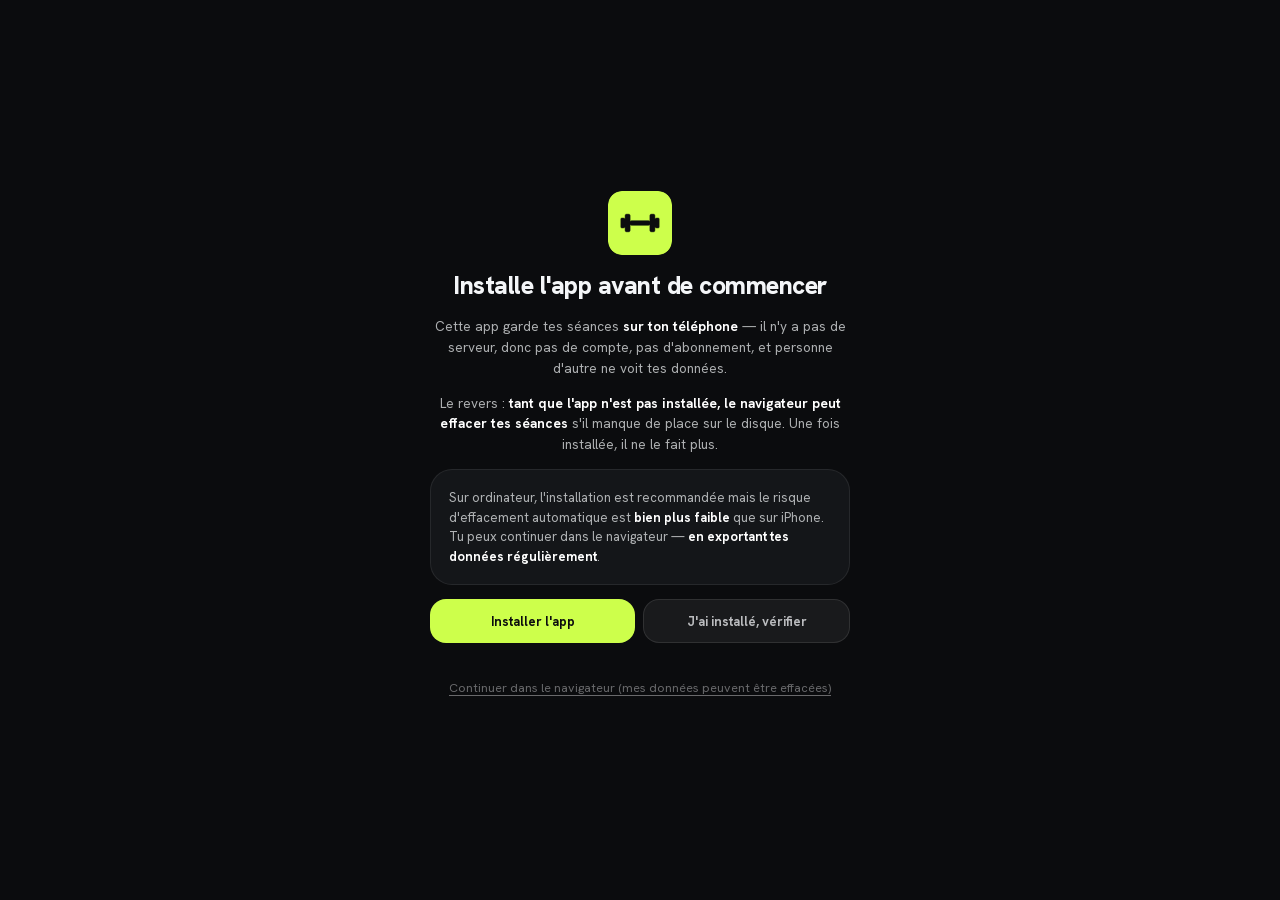
==== app/index.html @ d86e3c14 "Deploy prepa-physique Build output only. No personal data: no personas, no docs, no real names -- ve" ====
<!doctype html>
<html lang="fr">
<head>
<meta charset="utf-8">
<meta name="viewport" content="width=device-width, initial-scale=1, viewport-fit=cover">
<title>prepa-physique</title>
<meta name="description" content="Carnet d'entraînement muscu + running. Tes données restent sur ton téléphone.">

<!-- Manifeste + couleur de la barre système -->
<link rel="manifest" href="./manifest.webmanifest">
<meta name="theme-color" content="#0B0C0E">

<!-- Sans ceci, le navigateur va chercher `/favicon.ico` à la RACINE DU SITE — hors
     de la portée de l'app, donc hors du cache : un 404 à chaque visite, et une
     erreur dans la console. Observé en servant `dist/` dans un vrai Chrome. -->
<link rel="icon" type="image/png" href="./icons/icon-192.png">

<!-- iOS ignore le manifeste pour l'icône et le mode plein écran : il lui faut ces
     balises. `apple-mobile-web-app-capable` reste nécessaire pour les iOS < 26. -->
<link rel="apple-touch-icon" href="./icons/apple-touch-icon.png">
<meta name="apple-mobile-web-app-capable" content="yes">
<meta name="mobile-web-app-capable" content="yes">
<meta name="apple-mobile-web-app-status-bar-style" content="black-translucent">
<meta name="apple-mobile-web-app-title" content="Prépa">

<!-- Polices AUTO-HÉBERGÉES : l'app doit s'ouvrir hors ligne (cf. fonts/fonts.css). -->
<link rel="stylesheet" href="./fonts/fonts.css">
<!-- Le design system, point de vérité unique. On le réutilise, on ne le duplique pas. -->
<link rel="stylesheet" href="../design/tokens.css">
<link rel="stylesheet" href="../design/states.css">
<link rel="stylesheet" href="./app.css">
</head>
<body>

<!-- ═══════════════════════════════════════════════════════════════════════
     PORTE D'ENTRÉE — onboarding d'installation (BLOQUANT sur iOS)
     Contrainte n°1 : sans installation sur l'écran d'accueil, iOS peut effacer
     les séances (règle des 7 jours de l'ITP en onglet Safari). L'installation
     débloque aussi persist() et le Wake Lock.
     ═══════════════════════════════════════════════════════════════════════ -->
<div class="porte" id="porte" hidden>
  <div class="porte-carte">
    <img class="porte-logo" src="./icons/icon-192.png" alt="" width="64" height="64">
    <h1 class="porte-titre">Installe l'app avant de commencer</h1>

    <p class="porte-pourquoi">
      Cette app garde tes séances <b>sur ton téléphone</b> — il n'y a pas de serveur, donc
      pas de compte, pas d'abonnement, et personne d'autre ne voit tes données.
    </p>
    <!-- 🔴 LA MENACE N'EST PAS LA MÊME SUR LES DEUX PLATEFORMES, et l'app ne doit pas
         raconter iOS à quelqu'un qui est sur Android. iOS purge par INACTIVITÉ (7 jours) ;
         Android évince sous PRESSION DE STOCKAGE (téléphone plein). Rempli par
         `regimeStockage()` (js/install.js) — jamais en dur ici. -->
    <p class="porte-pourquoi" id="porte-menace"></p>

    <!-- iOS Safari : pas de prompt d'installation possible (aucune API). On guide. -->
    <ol class="porte-etapes" id="etapes-ios" hidden>
      <li><span class="porte-num">1</span> Appuie sur <b>Partager</b> <span class="porte-glyphe" aria-hidden="true">􀈂</span> en bas de Safari</li>
      <li><span class="porte-num">2</span> Fais défiler, puis <b>« Sur l'écran d'accueil »</b></li>
      <li><span class="porte-num">3</span> Appuie sur <b>Ajouter</b>, puis ouvre l'app depuis son icône</li>
    </ol>

    <!-- Sur iOS, seul Safari peut installer une PWA (tous les navigateurs y sont WebKit,
         mais l'API d'installation n'est exposée qu'à Safari — MDN). -->
    <div class="porte-etapes" id="etapes-ios-autre" hidden>
      <p class="porte-msg">
        Sur iPhone, <b>seul Safari</b> peut installer une app sur l'écran d'accueil.
        Ouvre cette page dans <b>Safari</b>, puis reviens ici.
      </p>
    </div>

    <ol class="porte-etapes" id="etapes-android" hidden>
      <li><span class="porte-num">1</span> Appuie sur <b>Installer l'app</b> ci-dessous</li>
      <li><span class="porte-num">2</span> Confirme, puis ouvre l'app depuis son icône</li>
    </ol>

    <div class="porte-etapes" id="etapes-android-manuel" hidden>
      <p class="porte-msg">
        Ouvre le menu <b>⋮</b> de ton navigateur, puis <b>« Installer l'application »</b>
        (ou « Ajouter à l'écran d'accueil »).
      </p>
    </div>

    <div class="porte-etapes" id="etapes-desktop" hidden>
      <p class="porte-msg">
        Sur ordinateur, l'installation est recommandée mais le risque d'effacement
        automatique est <b>bien plus faible</b> que sur iPhone. Tu peux continuer dans
        le navigateur — <b>en exportant tes données régulièrement</b>.
      </p>
    </div>

    <div class="porte-actions">
      <button class="state-btn" id="btn-installer" hidden>Installer l'app</button>
      <button class="state-btn state-btn--ghost" id="btn-verifier">J'ai installé, vérifier</button>
    </div>

    <!-- Issue de secours : JAMAIS sur iOS (c'est là que la purge est documentée). -->
    <button class="porte-echappe" id="btn-continuer-quand-meme" hidden>
      Continuer dans le navigateur (mes données peuvent être effacées)
    </button>
  </div>
</div>

<!-- ═══════════════════════════════════════════════════════════════════════
     L'APP
     ═══════════════════════════════════════════════════════════════════════ -->
<div class="app" id="app" hidden>

  <header class="barre">
    <span class="barre-titre">prepa-physique</span>
    <span class="pastille-hors-ligne" id="pastille-hors-ligne" hidden>Hors ligne</span>
  </header>

  <main id="vue">
    <div id="bannieres" class="bannieres"></div>

    <!-- ── Écran PROGRAMME — le moteur tourne ICI, dans le navigateur ──────
         Le persona sort d'IndexedDB, `src/lib/muscu.js` calcule, et les
         adaptations liées aux limitations sont rendues EN HAUT, pas enterrées.
         Tout est construit par js/programme.js : ce conteneur est vide à dessein
         (aucune donnée en dur — un chiffre écrit ici serait un chiffre qui ment).
         ─────────────────────────────────────────────────────────────────── -->
    <section data-ecran="seance" hidden>
      <h1 class="ecran-titre">Ton programme</h1>
      <div id="prog-etat" hidden></div>
      <div id="prog" hidden></div>
    </section>

    <!-- ── Écran CHRONO — chrono de repos, par timestamps ─────────────────── -->
    <section data-ecran="chrono" hidden>
      <h1 class="ecran-titre">Repos</h1>

      <div class="carte chrono-carte">
        <div class="chrono-affichage" id="chrono-affichage" aria-live="off">
          <span class="chrono-valeur" id="chrono-valeur">0:00</span>
          <span class="chrono-etat" id="chrono-etat">Choisis une durée</span>
        </div>

        <div class="chrono-jauge" aria-hidden="true">
          <div class="chrono-jauge-fill" id="chrono-jauge-fill" style="width:0%"></div>
        </div>

        <!-- L'annonce lecteur d'écran est séparée de l'affichage : on n'annonce pas
             chaque seconde, seulement les changements d'état. -->
        <p class="sr-only" id="chrono-annonce" aria-live="polite"></p>

        <div class="chrono-presets" id="chrono-presets" role="group" aria-label="Durée du repos">
          <button class="chrono-preset" data-duree="60">1:00</button>
          <button class="chrono-preset" data-duree="90">1:30</button>
          <button class="chrono-preset" data-duree="120">2:00</button>
          <button class="chrono-preset" data-duree="180">3:00</button>
          <button class="chrono-preset" data-duree="300">5:00</button>
        </div>

        <div class="chrono-controles" id="chrono-controles" hidden>
          <button class="chrono-ctrl" data-ajuste="-30">−30 s</button>
          <button class="chrono-ctrl" data-ajuste="30">+30 s</button>
          <button class="chrono-ctrl chrono-ctrl--stop" id="btn-stop-chrono">Arrêter</button>
        </div>
      </div>

      <!-- 🔴 Honnêteté produit : on ne promet PAS de bip écran éteint.
           Aucune notification locale programmée n'existe sans serveur — NI SUR IOS, NI SUR
           ANDROID. iOS ne l'a jamais eue ; Google a ABANDONNÉ son API `TimestampTrigger`
           (motif officiel : impossible de garantir une expérience fiable entre plateformes).
           ⚠️ Ce texte disait « c'est une limite d'iOS ». Un utilisateur Android lisait donc,
           sur un téléphone qui n'est pas un iPhone, une excuse qui ne le concernait pas —
           et pouvait conclure que l'app n'était pas faite pour lui. Une seule règle, honnête,
           vraie pour les deux. -->
      <div class="banner" id="banner-chrono-honnete">
        <span class="banner-icon" aria-hidden="true">
          <svg width="18" height="18" viewBox="0 0 24 24" fill="none" stroke="currentColor" stroke-width="2" stroke-linecap="round">
            <circle cx="12" cy="12" r="9"/><path d="M12 8h.01M11 12h1v4h1"/>
          </svg>
        </span>
        <span id="txt-chrono-honnete">
          <b>Garde l'app ouverte pendant le repos.</b> Le chrono reste juste même si tu quittes
          l'app, mais <b>il ne sonnera pas</b> écran éteint. Aucun navigateur de téléphone ne
          sait le faire sans serveur — <b>ni iPhone, ni Android</b>. Ce n'est pas un réglage.
        </span>
      </div>
    </section>

    <!-- ── Écran DONNÉES — persistance, quota, export/import ──────────────── -->
    <section data-ecran="donnees" hidden>
      <h1 class="ecran-titre">Mes données</h1>

      <!-- Le profil que le moteur consomme. Il vit dans IndexedDB, pas dans le code. -->
      <div class="carte">
        <h2 class="carte-titre">Profil chargé</h2>
        <div class="ligne-statut">
          <span class="statut-pastille" id="pastille-profil" data-etat="inconnu" aria-hidden="true"></span>
          <span class="statut-txt" id="txt-profil">—</span>
        </div>
        <p class="carte-note" id="note-profil"></p>
        <div class="carte-actions">
          <button class="state-btn state-btn--ghost" id="btn-reamorcer">Recharger le profil de démo</button>
        </div>
      </div>

      <!-- Protection du stockage : on affiche le VRAI retour de persist(). -->
      <div class="carte">
        <h2 class="carte-titre">Protection du stockage</h2>
        <div class="ligne-statut">
          <span class="statut-pastille" id="pastille-persist" data-etat="inconnu" aria-hidden="true"></span>
          <span class="statut-txt" id="txt-persist">Vérification…</span>
        </div>
        <p class="carte-note" id="note-persist"></p>
        <button class="state-btn" id="btn-persist" hidden>Protéger mes données</button>
      </div>

      <!-- Quota réel, pas une estimation de façade. -->
      <div class="carte">
        <h2 class="carte-titre">Espace utilisé</h2>
        <div class="quota">
          <span class="quota-valeur" id="quota-valeur">—</span>
          <span class="quota-sur" id="quota-sur"></span>
        </div>
        <div class="chrono-jauge" aria-hidden="true">
          <div class="chrono-jauge-fill" id="quota-jauge" style="width:0%"></div>
        </div>
        <p class="carte-note" id="note-quota"></p>
      </div>

      <!-- 🔴 Le seul backend, c'est l'utilisateur. -->
      <div class="carte">
        <h2 class="carte-titre">Sauvegarde</h2>
        <p class="carte-note" id="txt-sauvegarde">—</p>
        <p class="carte-note">
          Il n'y a <b>pas de serveur</b> : tes séances n'existent qu'ici. Si tu perds ton
          téléphone, seul un export te les rend.
        </p>
        <div class="carte-actions">
          <button class="state-btn" id="btn-export">Exporter mes données</button>
          <button class="state-btn state-btn--ghost" id="btn-partager" hidden>Partager…</button>
          <button class="state-btn state-btn--ghost" id="btn-import">Importer un fichier</button>
        </div>
        <input type="file" id="input-import" accept="application/json,.json" hidden>
      </div>

      <div class="carte">
        <h2 class="carte-titre">Installation</h2>
        <div class="ligne-statut">
          <span class="statut-pastille" id="pastille-install" data-etat="inconnu" aria-hidden="true"></span>
          <span class="statut-txt" id="txt-install">—</span>
        </div>
        <p class="carte-note" id="note-install"></p>
      </div>

      <p class="mentions">
        Version du shell <code id="txt-version">—</code> · aucune donnée ne quitte cet appareil.
      </p>
    </section>
  </main>

  <nav class="onglets" aria-label="Navigation principale">
    <button class="onglet" data-vers="seance">
      <svg viewBox="0 0 24 24" fill="none" stroke="currentColor" stroke-width="2" stroke-linecap="round" aria-hidden="true">
        <path d="M6.5 6.5v11M17.5 6.5v11M3.5 9v6M20.5 9v6M6.5 12h11"/>
      </svg>
      <span>Programme</span>
    </button>
    <button class="onglet" data-vers="chrono">
      <svg viewBox="0 0 24 24" fill="none" stroke="currentColor" stroke-width="2" stroke-linecap="round" aria-hidden="true">
        <circle cx="12" cy="13" r="8"/><path d="M12 9v4l2.5 2M9 2h6"/>
      </svg>
      <span>Repos</span>
    </button>
    <button class="onglet" data-vers="donnees">
      <svg viewBox="0 0 24 24" fill="none" stroke="currentColor" stroke-width="2" stroke-linecap="round" aria-hidden="true">
        <ellipse cx="12" cy="6" rx="8" ry="3"/><path d="M4 6v12c0 1.7 3.6 3 8 3s8-1.3 8-3V6M4 12c0 1.7 3.6 3 8 3s8-1.3 8-3"/>
      </svg>
      <span>Données</span>
    </button>
  </nav>
</div>

<div class="toasts" id="toasts" role="status" aria-live="polite" aria-atomic="false"></div>

<script type="module" src="./js/main.js"></script>
</body>
</html>
---- app/fonts/fonts.css ----
/* ═══════════════════════════════════════════════════════════════════
   fonts.css — polices AUTO-HÉBERGÉES (offline-first)

   Pourquoi pas Google Fonts, comme dans les maquettes `design/*.html` ?
   Parce que l'app doit s'ouvrir SANS RÉSEAU (salle de sport, sous-sol).
   Un `<link>` vers fonts.googleapis.com est une dépendance réseau tierce :
   au premier lancement hors ligne, la typo tomberait en fallback système,
   et l'app enverrait une requête à Google à chaque démarrage.

   Fichiers : variable fonts (wght), sous-ensembles latin + latin-ext.
   Total ≈ 97 Ko. Téléchargés depuis fonts.gstatic.com le 2026-07-11.
   Familles identiques à `design/tokens.css` (--font-sans / --font-mono).
   Licence : SIL Open Font License 1.1 (les deux familles).
   ═══════════════════════════════════════════════════════════════════ */

/* ── Hanken Grotesk · variable 400–900 ───────────────────────────── */
@font-face {
  font-family: 'Hanken Grotesk';
  font-style: normal;
  font-weight: 400 900;
  font-display: swap;
  src: url('./hanken-grotesk-latin.woff2') format('woff2');
  unicode-range: U+0000-00FF, U+0131, U+0152-0153, U+02BB-02BC, U+02C6, U+02DA,
    U+02DC, U+0304, U+0308, U+0329, U+2000-206F, U+20AC, U+2122, U+2191, U+2193,
    U+2212, U+2215, U+FEFF, U+FFFD;
}
@font-face {
  font-family: 'Hanken Grotesk';
  font-style: normal;
  font-weight: 400 900;
  font-display: swap;
  src: url('./hanken-grotesk-latin-ext.woff2') format('woff2');
  unicode-range: U+0100-02BA, U+02BD-02C5, U+02C7-02CC, U+02CE-02D7, U+02DD-02FF,
    U+0304, U+0308, U+0329, U+1D00-1DBF, U+1E00-1E9F, U+1EF2-1EFF, U+2020,
    U+20A0-20AB, U+20AD-20C0, U+2113, U+2C60-2C7F, U+A720-A7FF;
}

/* ── JetBrains Mono · variable 400–700 (métriques, chiffres, chrono) ─ */
@font-face {
  font-family: 'JetBrains Mono';
  font-style: normal;
  font-weight: 400 700;
  font-display: swap;
  src: url('./jetbrains-mono-latin.woff2') format('woff2');
  unicode-range: U+0000-00FF, U+0131, U+0152-0153, U+02BB-02BC, U+02C6, U+02DA,
    U+02DC, U+0304, U+0308, U+0329, U+2000-206F, U+20AC, U+2122, U+2191, U+2193,
    U+2212, U+2215, U+FEFF, U+FFFD;
}
@font-face {
  font-family: 'JetBrains Mono';
  font-style: normal;
  font-weight: 400 700;
  font-display: swap;
  src: url('./jetbrains-mono-latin-ext.woff2') format('woff2');
  unicode-range: U+0100-02BA, U+02BD-02C5, U+02C7-02CC, U+02CE-02D7, U+02DD-02FF,
    U+0304, U+0308, U+0329, U+1D00-1DBF, U+1E00-1E9F, U+1EF2-1EFF, U+2020,
    U+20A0-20AB, U+20AD-20C0, U+2113, U+2C60-2C7F, U+A720-A7FF;
}
---- design/tokens.css ----
/* ═══════════════════════════════════════════════════════════════════
   tokens.css — design system prepa-physique
   Extrait du bundle Claude Design `refs-claude-design/dashboard/`
   (Coach.dc.html + CoachApp.dc.html + screenshots/).
   Source de vérité visuelle : les screenshots du bundle.
   ═══════════════════════════════════════════════════════════════════ */

:root {
  /* ── Couleurs · fonds ─────────────────────────────────────────── */
  --bg-canvas: #08090A;       /* fond de page (hors device) */
  --bg: #0B0C0E;              /* fond app */
  --surface: #141619;         /* cartes */
  --surface-2: #1B1E23;       /* surfaces relevées (avatar, icônes) */
  --surface-hero-from: #141619; /* base du dégradé hero (mixée avec l'accent) */

  /* ── Couleurs · texte (échelle d'opacité sur #F4F6F8) ─────────── */
  --text: #F4F6F8;
  --text-strong: #FFFFFF;     /* gras d'emphase (<b> dans les encarts « pourquoi ») */
  --text-74: rgba(244, 246, 248, 0.74);
  --text-70: rgba(244, 246, 248, 0.70);
  --text-62: rgba(244, 246, 248, 0.62);
  --text-55: rgba(244, 246, 248, 0.55);
  --text-50: rgba(244, 246, 248, 0.50);
  --text-45: rgba(244, 246, 248, 0.45);
  --text-40: rgba(244, 246, 248, 0.40);
  --text-34: rgba(244, 246, 248, 0.34);
  --text-25: rgba(244, 246, 248, 0.25);

  /* ── Couleurs · bordures & fills neutres ──────────────────────── */
  --line-6: rgba(255, 255, 255, 0.06);
  --line-8: rgba(255, 255, 255, 0.08);
  --line-10: rgba(255, 255, 255, 0.10);
  --line-12: rgba(255, 255, 255, 0.12);
  --fill-2: rgba(255, 255, 255, 0.02);
  --fill-3: rgba(255, 255, 255, 0.03);
  --fill-4: rgba(255, 255, 255, 0.04);
  --fill-6: rgba(255, 255, 255, 0.06);
  --fill-8: rgba(255, 255, 255, 0.08);

  /* ── Accent ───────────────────────────────────────────────────── */
  /* Accent unique de la marque : « Lime performance » #CDFF4B
     (arbitré le 2026-07-11 ; la piste corail est abandonnée).
     Point de vérité unique : aucune valeur d'accent en dur ailleurs.
     Toutes les teintes dérivées passent par color-mix(in oklab, …), donc
     un changement de --acc se propage à tout le système. */
  --acc: #CDFF4B;
  --acc-ink: #0B0C0E;                                        /* texte posé sur l'accent */
  --acc-hover: #e6ff8a;
  --acc-14: color-mix(in oklab, var(--acc) 14%, transparent); /* pills / badges */
  --acc-13: color-mix(in oklab, var(--acc) 13%, transparent); /* tags cibles */
  --acc-18: color-mix(in oklab, var(--acc) 18%, transparent); /* rond ✓ terminé */
  --acc-24: color-mix(in oklab, var(--acc) 24%, transparent); /* bordure hero */
  --acc-30: color-mix(in oklab, var(--acc) 30%, transparent); /* bordure carte active */
  --acc-surface-12: color-mix(in oklab, var(--acc) 12%, var(--surface-2)); /* icône sortie */
  --acc-surface-26: color-mix(in oklab, var(--acc) 26%, var(--surface-2)); /* avatar */
  --acc-hero-15: color-mix(in oklab, var(--acc) 15%, #141619); /* départ dégradé hero */
  --acc-hero-to: #131519;                                     /* arrivée dégradé hero (neutre) */
  /* Encres posées SUR un aplat d'accent (segmented control « Valider · RIR ») :
     séparateurs et libellés secondaires, dérivés de --acc-ink. */
  --acc-ink-16: color-mix(in oklab, var(--acc-ink) 16%, transparent);
  --acc-ink-45: color-mix(in oklab, var(--acc-ink) 45%, transparent);
  --acc-ink-70: color-mix(in oklab, var(--acc-ink) 70%, transparent);

  /* ── Voile des feuilles modales (menus, confirmations, « Pourquoi ? ») ── */
  --scrim: color-mix(in oklab, var(--bg-canvas) 76%, transparent);

  /* ── Sémantique · erreur ──────────────────────────────────────── */
  /* Seule couleur sémantique hors accent : signaler un échec (import,
     synchro) sans le confondre avec l'accent de marque. Consommée par
     states.css (.state--error, .banner--error). Contraste sur --bg
     ≈ 6,5:1 (AA texte normal). */
  --danger: #FF5C5C;
  --danger-12: color-mix(in oklab, var(--danger) 12%, transparent);
  --danger-30: color-mix(in oklab, var(--danger) 30%, transparent);

  /* ── Typographie ──────────────────────────────────────────────── */
  --font-sans: 'Hanken Grotesk', system-ui, sans-serif;      /* UI, titres */
  --font-mono: 'JetBrains Mono', monospace;                   /* métriques, chiffres */

  --fs-caption: 10px;      /* labels colonnes (FORME / FITNESS / FATIGUE) */
  --fs-overline: 11px;     /* kickers de section (SÉANCE DU JOUR · MUSCU) */
  --fs-meta: 12px;         /* badges, méta */
  --fs-body-s: 12.5px;     /* texte secondaire */
  --fs-body: 13px;         /* corps */
  --fs-why: 13.5px;        /* encart « pourquoi » */
  --fs-label: 15px;        /* boutons, titres de ligne */
  --fs-metric-s: 19px;     /* timer */
  --fs-title-s: 23px;      /* nom d'exercice */
  --fs-metric: 24px;       /* métriques Forme/Fitness/Fatigue */
  --fs-title: 25px;        /* titre hero (Push · Force) */
  --fs-greeting: 27px;     /* « Salut, <prénom> » du dashboard */
  --fs-metric-l: 30px;     /* kcal */
  --fs-metric-xl: 36px;    /* chrono de repos (lisible à bout de bras : ≥ 36 px) */

  --ls-overline: 2px;      /* letter-spacing kickers */
  --ls-caption: 1.5px;
  --ls-wide: 2.5px;
  --ls-title: -0.5px;

  /* ── Radii ────────────────────────────────────────────────────── */
  --r-sm: 8px;         /* tags */
  --r-md: 12px;        /* boutons RIR, encart pourquoi */
  --r-input: 14px;     /* steppers, lignes de série, bouton pourquoi hero */
  --r-btn: 16px;       /* CTA principal */
  --r-card: 22px;      /* cartes standard */
  --r-hero: 24px;      /* carte hero */
  --r-pill: 999px;

  /* ── Espacements ──────────────────────────────────────────────── */
  --sp-1: 4px;
  --sp-2: 8px;
  --sp-3: 12px;
  --sp-4: 14px;    /* gap entre cartes */
  --sp-5: 18px;    /* padding interne des cartes */
  --sp-6: 20px;    /* padding hero */

  /* ── Device (proto mobile) ────────────────────────────────────── */
  --dev-w: 402px;
  --dev-h: 874px;

  /* ── Mouvement ────────────────────────────────────────────────────
     Le mouvement était le SEUL domaine du design system sans tokens :
     15 déclarations en dur, dans 6 fichiers, dont un `transition: all`
     et une courbe faite à la main — pour ce qui était huit écritures
     de la même durée (.15s, 0.15s, .18s, .2s, .25s, 0.25s, .26s, .28s).
     C'était l'unique endroit où notre règle fondatrice (« aucune valeur
     en dur ») n'était pas appliquée. Point de vérité unique, désormais :
     toute durée et toute courbe du produit sort d'ici, et `audit.js`
     échoue si une valeur de mouvement est écrite en dur ailleurs.

     ⚠️ Une durée d'animation n'est PAS du décor : c'est de la LATENCE.
     L'utilisateur ne distingue pas « l'app a mis 200 ms à répondre » de
     « l'app a répondu tout de suite mais l'animation dure 200 ms ».
     (RECHERCHE-interaction.md, I2 — trois durées, deux courbes.)          */

  --dur-press: 120ms;   /* retour de press — 100-160 ms. La confirmation. */
  --dur-exit:  160ms;   /* sortie — on ne fait jamais attendre qui s'en va (I10) */
  --dur-ui:    200ms;   /* transition d'état courante (plafond dur : 300 ms) */
  --dur-sheet: 260ms;   /* entrée d'une feuille. Pas 500 ms : on n'est pas iOS,
                           on est entre deux séries de squat. */

  /* ⚠️ LA SEULE DURÉE QUI DÉPASSE LE PLAFOND DE 300 ms — et elle se justifie
     par la table de FRÉQUENCE, pas par le goût.
     La règle d'Emil n'est pas « pas d'animation » : c'est « plus un geste est
     fréquent, moins il doit être animé ». Valider une série = 17×/séance,
     6×/semaine → AUCUNE animation d'agrément (I1). Terminer une séance = 1×,
     après 75 minutes de travail → c'est l'exact opposé du même barème.
     Le budget de mouvement se DÉPENSE là où la fréquence est basse et le sens
     est haut ; il se COUPE là où la fréquence est haute.
     Réservé à l'artefact de fin de séance. Rien d'autre n'y a droit. */
  --dur-count: 640ms;   /* le tonnage qui se pose. Une fois. */

  /* Deux courbes. Pas une de plus, et aucune faite à la main : les
     easings natifs de CSS sont trop mous, les courbes maison sont des
     approximations qui divergent. (Ni l'une ni l'autre n'est « de nous » :
     easeOutQuint de R. Penner, et la courbe iOS via Ionic — MIT.) */
  --ease-out:   cubic-bezier(0.23, 1, 0.32, 1);    /* tout : entrées, sorties, press */
  --ease-sheet: cubic-bezier(0.32, 0.72, 0, 1);    /* feuilles — la courbe iOS */

  /* Seuils du glissé de fermeture (sheet.js) — empiriques, éprouvés par
     Vaul. Distance OU vélocité, jamais distance seule : un utilisateur
     pressé fait des gestes rapides et COURTS. Exiger de la distance,
     c'est punir la hâte. */
  --sheet-close-ratio: 0.25;      /* 25 % de la hauteur de la feuille */
  --sheet-close-velocity: 0.4;    /* px/ms — un coup sec suffit */
}

/* ═══════════════════════════════════════════════════════════════════
   Accessibilité — styles a11y communs (factorisés depuis les écrans).
   Placés ici car tous les écrans lient tokens.css : point de vérité
   unique pour l'anneau de focus clavier, dérivé de l'accent (--acc).
   ═══════════════════════════════════════════════════════════════════ */
:focus-visible { outline: 2px solid var(--acc); outline-offset: 2px; }
---- design/states.css ----
/* ═══════════════════════════════════════════════════════════════════
   states.css — composants d'états réutilisables (vide / chargement / erreur)
   prepa-physique · design system

   Dépend de tokens.css (à lier AVANT ce fichier). Aucune valeur en dur :
   couleurs, radii, typo et espacements dérivent tous des tokens.

   ── Vocabulaire ────────────────────────────────────────────────────
   .state              bloc d'état plein (dans une carte ou un écran)
     .state--error     variante erreur (icône alerte, bordure appuyée)
     .state--inline    variante compacte (une ligne dans une carte existante)
     .state--screen    variante plein écran (première ouverture, onglet vide)
   .sk-*               primitives de squelette (chargement)
   .banner             bandeau d'information/erreur non bloquant (haut d'écran)

   ── Règles d'usage ─────────────────────────────────────────────────
   • Chargement : squelettes `aria-hidden="true"`, conteneur `aria-busy="true"`,
     + une région `.sr-only` en `aria-live="polite"` qui annonce l'état.
   • Erreur : toujours une action de récupération (« Réessayer ») et un message
     qui dit ce qui est perdu / intact. Jamais de cul-de-sac.
   • Vide : dire *pourquoi* c'est vide et *quoi faire* — une seule action
     primaire. Le vide n'est pas une erreur : ton neutre, pas d'alerte.
   • Cibles ≥ 44 px sur toutes les actions.
   ═══════════════════════════════════════════════════════════════════ */

/* ── Utilitaire lecteur d'écran ──────────────────────────────────── */
.sr-only {
  position: absolute;
  width: 1px; height: 1px;
  padding: 0; margin: -1px;
  overflow: hidden;
  clip: rect(0 0 0 0);
  clip-path: inset(50%);
  white-space: nowrap;
  border: 0;
}

/* ═══ ÉTAT — bloc générique ═══════════════════════════════════════ */
.state {
  display: flex;
  flex-direction: column;
  align-items: center;
  text-align: center;
  gap: var(--sp-3);
  padding: var(--sp-6) var(--sp-5);
  border-radius: var(--r-input);
  background: var(--fill-2);
  border: 1px dashed var(--line-10);
}

.state-icon {
  width: 44px; height: 44px;
  border-radius: var(--r-pill);
  display: flex; align-items: center; justify-content: center;
  background: var(--acc-14);
  color: var(--acc);
  flex-shrink: 0;
}
.state-icon svg { display: block; }

.state-title {
  margin: 0;
  font-family: var(--font-sans);
  font-size: var(--fs-label);
  font-weight: 700;
  color: var(--text);
  letter-spacing: var(--ls-title);
}

.state-msg {
  margin: 0;
  max-width: 30ch;
  font-size: var(--fs-body-s);
  line-height: 1.5;
  color: var(--text-55);
}
.state-msg b { color: var(--text-strong); font-weight: 700; }

.state-actions {
  display: flex;
  align-items: center;
  gap: var(--sp-2);
  flex-wrap: wrap;
  justify-content: center;
  margin-top: var(--sp-1);
}

/* Actions — cible ≥ 44 px */
.state-btn {
  min-height: 44px;
  display: inline-flex; align-items: center; justify-content: center;
  padding: 0 var(--sp-5);
  border: none;
  border-radius: var(--r-btn);
  background: var(--acc);
  color: var(--acc-ink);
  font-family: var(--font-sans);
  font-size: var(--fs-body);
  font-weight: 700;
  cursor: pointer;
}
@media (hover: hover) and (pointer: fine) { .state-btn:hover { background: var(--acc-hover); } }
.state-btn--ghost {
  background: var(--fill-6);
  color: var(--text-74);
  border: 1px solid var(--line-10);
}
@media (hover: hover) and (pointer: fine) { .state-btn--ghost:hover { background: var(--fill-8); color: var(--text); } }

/* ── Variante ERREUR ──────────────────────────────────────────────── */
.state--error {
  background: var(--danger-12);
  border-style: solid;
  border-color: var(--danger-30);
}
.state--error .state-icon {
  background: var(--danger-12);
  color: var(--danger);
}

/* ── Variante EN LIGNE (une ligne dans une carte existante) ───────── */
.state--inline {
  flex-direction: row;
  align-items: center;
  text-align: left;
  gap: var(--sp-3);
  padding: var(--sp-3) var(--sp-5);
  background: none;
  border: none;
}
.state--inline .state-icon { width: 28px; height: 28px; }
.state--inline .state-msg {
  max-width: none;
  color: var(--text-45);
}
.state--inline .state-aside {
  margin-left: auto;
  font-family: var(--font-mono);
  font-size: var(--fs-body);
  font-weight: 600;
  color: var(--acc);
  flex-shrink: 0;
}

/* ── Variante PLEIN ÉCRAN (onglet vide, première ouverture) ───────── */
.state--screen {
  min-height: 340px;
  justify-content: center;
  gap: var(--sp-4);
  border: none;
  background: none;
}
.state--screen .state-icon { width: 64px; height: 64px; }
.state--screen .state-title { font-size: var(--fs-title-s); }
.state--screen .state-msg { font-size: var(--fs-body); }

/* ═══ CHARGEMENT — primitives de squelette ════════════════════════ */
.sk {
  background: linear-gradient(
    90deg,
    var(--fill-4) 25%,
    var(--fill-8) 37%,
    var(--fill-4) 63%
  );
  background-size: 400% 100%;
  animation: sk-shimmer 1.4s ease-in-out infinite;
  border-radius: var(--r-sm);
}
@keyframes sk-shimmer {
  0%   { background-position: 100% 50%; }
  100% { background-position: 0 50%; }
}
@media (prefers-reduced-motion: reduce) {
  .sk { animation: none; background: var(--fill-6); }
}

.sk-line { height: 12px; }
.sk-line--sm { height: 9px; width: 55%; }
.sk-line--lg { height: 24px; width: 70%; }
.sk-block { height: 64px; border-radius: var(--r-input); }
.sk-circle { width: 44px; height: 44px; border-radius: var(--r-pill); flex-shrink: 0; }

/* Layouts de squelette (génériques, pas par écran) */
.sk-row { display: flex; align-items: center; gap: var(--sp-3); }
.sk-col { display: flex; flex-direction: column; gap: var(--sp-2); flex: 1; min-width: 0; }
.sk-stack { display: flex; flex-direction: column; gap: var(--sp-3); }

/* Libellé d'attente sous les squelettes (« Synchronisation Strava… ») */
.state-hint {
  margin: var(--sp-3) 0 0;
  display: flex; align-items: center; gap: var(--sp-2);
  font-size: var(--fs-meta);
  font-weight: 600;
  color: var(--text-45);
}
.state-hint .spinner {
  width: 12px; height: 12px;
  border-radius: var(--r-pill);
  border: 2px solid var(--line-12);
  border-top-color: var(--acc);
  animation: sk-spin 0.8s linear infinite;
  flex-shrink: 0;
}
@keyframes sk-spin { to { transform: rotate(360deg); } }
/* « Fewer and gentler, NOT zero. » Un spinner FIGÉ est un mensonge : il dit
   « l'app est plantée » alors qu'elle charge. Le mouvement disparaît, le
   SIGNAL reste — l'anneau respire au lieu de tourner. C'est exactement ce que
   la doctrine demande (garder ce qui aide à comprendre, retirer le
   déplacement) — et exactement ce que la lib de son auteur ne fait pas. */
@media (prefers-reduced-motion: reduce) {
  .state-hint .spinner { animation: sk-breathe 1.4s ease-in-out infinite; }
  @keyframes sk-breathe { 0%, 100% { opacity: 1; } 50% { opacity: 0.35; } }
}

/* ═══ BANDEAU — erreur/info non bloquante (haut d'écran) ═══════════ */
.banner {
  display: flex;
  align-items: center;
  gap: var(--sp-3);
  padding: var(--sp-3) var(--sp-4);
  border-radius: var(--r-input);
  background: var(--fill-4);
  border: 1px solid var(--line-10);
  font-size: var(--fs-body-s);
  color: var(--text-74);
  line-height: 1.45;
}
.banner b { color: var(--text-strong); font-weight: 700; }
.banner .banner-icon {
  width: 20px; height: 20px;
  flex-shrink: 0;
  color: var(--text-55);
  display: flex; align-items: center; justify-content: center;
}
.banner-action {
  margin-left: auto;
  min-height: 44px;
  display: inline-flex; align-items: center;
  padding: 0 var(--sp-3);
  border: none;
  border-radius: var(--r-md);
  background: none;
  color: var(--acc);
  font-family: var(--font-sans);
  font-size: var(--fs-body-s);
  font-weight: 700;
  white-space: nowrap;
  cursor: pointer;
}
@media (hover: hover) and (pointer: fine) { .banner-action:hover { color: var(--acc-hover); } }

.banner--error {
  background: var(--danger-12);
  border-color: var(--danger-30);
  color: var(--text-74);
}
.banner--error .banner-icon { color: var(--danger); }

/* ═══ HARNAIS DE DÉMO — chrome de maquette, PAS un composant produit ═══
   Les chips qui, hors device (dans .page-nav), basculent un écran d'un état
   à l'autre. Sans eux les états sont invérifiables. Pilotés par
   states-demo.js (contrat data-demo-* documenté dans ce fichier).
   Volontairement < 44 px : chrome de proto, jamais rendu sur mobile. */
.demo-label {
  font-size: var(--fs-body-s);
  color: var(--text-45);
  font-weight: 600;
}
.demo-group { display: flex; align-items: center; gap: var(--sp-2); }
.demo-chip {
  padding: 7px 13px;
  border-radius: var(--r-pill);
  border: 1px solid var(--line-10);
  background: var(--fill-4);
  color: var(--text-55);
  font-family: var(--font-sans);
  font-size: var(--fs-body-s);
  font-weight: 700;
  cursor: pointer;
}
@media (hover: hover) and (pointer: fine) { .demo-chip:hover { color: var(--text); } }
.demo-chip[aria-pressed="true"] {
  color: var(--acc-ink);
  background: var(--acc);
  border-color: transparent;
}
---- app/app.css ----
/* ═══════════════════════════════════════════════════════════════════
   app.css — la coquille PWA.

   Dépend de `design/tokens.css` (chargé AVANT) : aucune couleur, aucun
   rayon, aucune taille de texte n'est écrite en dur ici. Si l'utilisateur change
   `--acc`, toute l'app suit.
   `design/states.css` fournit `.state*`, `.banner*`, `.sk*`, `.sr-only`.

   Différence avec les maquettes `design/*.html` : celles-ci dessinent un
   téléphone dans une page (chrome de proto, `.device`). Ici, l'app EST le
   téléphone — donc plein écran, zones sûres iOS, et une barre d'onglets.
   ═══════════════════════════════════════════════════════════════════ */

* { box-sizing: border-box; -webkit-tap-highlight-color: transparent; }

html, body {
  margin: 0;
  height: 100%;
  /* Neutralise le rebond élastique d'iOS — ET le « tirer pour rafraîchir » d'Android,
     qui RECHARGE l'app quand on tire vers le bas en haut de page. En salle, entre deux
     séries, ce geste part tout seul. */
  overscroll-behavior-y: none;
}

/* 🔴 L'app est sombre, et il faut le DIRE au navigateur — pas seulement le peindre.
   `color-scheme` ne colore pas l'app (c'est le rôle des tokens) : il gouverne tout ce
   que le NAVIGATEUR dessine lui-même et qu'aucune CSS n'atteint — les boîtes de dialogue
   `confirm()` (l'app en ouvre une avant tout import), le sélecteur de fichiers, les
   barres de défilement, les contrôles de formulaire (l'onboarding en aura).
   Sans cette ligne, Chrome Android sert une boîte de dialogue BLANCHE au milieu d'une app
   noire. Non observable sur nos captures : ces surfaces sont dessinées par le système,
   hors de la page. */
html { color-scheme: dark; }

body {
  background: var(--bg);
  color: var(--text);
  font-family: var(--font-sans);
  font-size: var(--fs-body);
  -webkit-font-smoothing: antialiased;
}

button { font-family: inherit; cursor: pointer; }
code { font-family: var(--font-mono); }

/* Zones sûres iOS (encoche, barre d'accueil). `viewport-fit=cover` les active. */
:root {
  --safe-haut: env(safe-area-inset-top, 0px);
  --safe-bas: env(safe-area-inset-bottom, 0px);
}

/* ═══ PORTE D'ENTRÉE (onboarding d'installation) ══════════════════ */

.porte {
  position: fixed;
  inset: 0;
  z-index: 100;
  display: flex;
  align-items: center;
  justify-content: center;
  padding: calc(var(--safe-haut) + var(--sp-5)) var(--sp-5) calc(var(--safe-bas) + var(--sp-5));
  background: var(--bg);
  overflow-y: auto;
}
.porte[hidden] { display: none; }

.porte-carte {
  width: 100%;
  max-width: 420px;
  margin: auto;
  display: flex;
  flex-direction: column;
  align-items: center;
  text-align: center;
  gap: var(--sp-4);
}

.porte-logo { border-radius: var(--r-input); }

.porte-titre {
  margin: 0;
  font-size: var(--fs-title);
  font-weight: 800;
  letter-spacing: var(--ls-title);
}

.porte-pourquoi {
  margin: 0;
  font-size: var(--fs-why);
  line-height: 1.55;
  color: var(--text-70);
}
.porte-pourquoi b { color: var(--text-strong); font-weight: 700; }

.porte-etapes {
  width: 100%;
  margin: 0;
  padding: var(--sp-5);
  list-style: none;
  display: flex;
  flex-direction: column;
  gap: var(--sp-3);
  text-align: left;
  background: var(--surface);
  border: 1px solid var(--line-8);
  border-radius: var(--r-card);
}
.porte-etapes[hidden] { display: none; }
.porte-etapes li {
  display: flex;
  align-items: center;
  gap: var(--sp-3);
  font-size: var(--fs-body);
  line-height: 1.45;
  color: var(--text-74);
}
.porte-etapes b { color: var(--text-strong); font-weight: 700; }

.porte-num {
  flex-shrink: 0;
  width: 24px; height: 24px;
  display: flex; align-items: center; justify-content: center;
  border-radius: var(--r-pill);
  background: var(--acc-14);
  color: var(--acc);
  font-family: var(--font-mono);
  font-size: var(--fs-meta);
  font-weight: 700;
}

/* Glyphe « Partager » d'iOS. Il ne se rend QUE sur iOS (police système Apple) —
   d'où le fallback : la mention « Partager » en toutes lettres le précède. */
.porte-glyphe { color: var(--acc); font-size: 15px; }

.porte-msg {
  margin: 0;
  font-size: var(--fs-body);
  line-height: 1.5;
  color: var(--text-70);
}
.porte-msg b { color: var(--text-strong); font-weight: 700; }

.porte-actions {
  display: flex;
  flex-wrap: wrap;
  gap: var(--sp-2);
  justify-content: center;
  width: 100%;
}
.porte-actions .state-btn { flex: 1; min-width: 150px; }

/* Issue de secours : visible, mais visiblement secondaire. */
.porte-echappe {
  margin-top: var(--sp-2);
  padding: var(--sp-3);
  min-height: 44px;
  background: none;
  border: none;
  color: var(--text-40);
  font-size: var(--fs-body-s);
  text-decoration: underline;
  text-underline-offset: 3px;
}
.porte-echappe:hover { color: var(--text-62); }
.porte-echappe[hidden] { display: none; }

/* ═══ CADRE DE L'APP ══════════════════════════════════════════════ */

.app {
  height: 100%;
  display: flex;
  flex-direction: column;
}
.app[hidden] { display: none; }

.barre {
  flex-shrink: 0;
  display: flex;
  align-items: center;
  gap: var(--sp-2);
  padding: calc(var(--safe-haut) + var(--sp-3)) var(--sp-5) var(--sp-3);
  border-bottom: 1px solid var(--line-6);
  background: var(--bg);
}
.barre-titre {
  font-size: var(--fs-overline);
  font-weight: 800;
  letter-spacing: var(--ls-overline);
  text-transform: uppercase;
  color: var(--text-45);
}
.pastille-hors-ligne {
  margin-left: auto;
  padding: 3px var(--sp-2);
  border-radius: var(--r-pill);
  background: var(--fill-6);
  border: 1px solid var(--line-10);
  font-size: var(--fs-caption);
  font-weight: 700;
  letter-spacing: var(--ls-caption);
  text-transform: uppercase;
  color: var(--text-55);
}
.pastille-hors-ligne[hidden] { display: none; }

main {
  flex: 1;
  min-height: 0;
  overflow-y: auto;
  -webkit-overflow-scrolling: touch;
  padding: var(--sp-5) var(--sp-5) var(--sp-6);
  display: flex;
  flex-direction: column;
  gap: var(--sp-4);
}
main > section[hidden] { display: none; }
main > section {
  display: flex;
  flex-direction: column;
  gap: var(--sp-4);
}

.ecran-titre {
  margin: 0;
  font-size: var(--fs-greeting);
  font-weight: 800;
  letter-spacing: var(--ls-title);
}

.bannieres:empty { display: none; }
.bannieres { display: flex; flex-direction: column; gap: var(--sp-3); }

/* ── Cartes ───────────────────────────────────────────────────────── */
.carte {
  padding: var(--sp-5);
  border-radius: var(--r-card);
  background: var(--surface);
  border: 1px solid var(--line-8);
  display: flex;
  flex-direction: column;
  gap: var(--sp-3);
}
.carte-titre {
  margin: 0;
  font-size: var(--fs-overline);
  font-weight: 800;
  letter-spacing: var(--ls-overline);
  text-transform: uppercase;
  color: var(--text-45);
}
.carte-note {
  margin: 0;
  font-size: var(--fs-body-s);
  line-height: 1.5;
  color: var(--text-55);
}
.carte-note b { color: var(--text-strong); font-weight: 700; }
.carte-actions { display: flex; flex-wrap: wrap; gap: var(--sp-2); }
.carte-actions .state-btn { flex: 1; min-width: 140px; }

/* ── Ligne de statut (pastille + texte) ───────────────────────────── */
.ligne-statut { display: flex; align-items: center; gap: var(--sp-3); }
.statut-pastille {
  width: 10px; height: 10px;
  flex-shrink: 0;
  border-radius: var(--r-pill);
  background: var(--text-25);
}
.statut-pastille[data-etat="ok"] { background: var(--acc); box-shadow: 0 0 0 4px var(--acc-14); }
.statut-pastille[data-etat="ko"] { background: var(--danger); box-shadow: 0 0 0 4px var(--danger-12); }
.statut-txt { font-size: var(--fs-label); font-weight: 700; }

/* ── Quota ────────────────────────────────────────────────────────── */
.quota { display: flex; align-items: baseline; gap: var(--sp-2); }
.quota-valeur {
  font-family: var(--font-mono);
  font-size: var(--fs-metric);
  font-weight: 600;
  letter-spacing: var(--ls-title);
}
.quota-sur { font-size: var(--fs-body-s); color: var(--text-45); }

.mentions {
  margin: 0;
  text-align: center;
  font-size: var(--fs-meta);
  color: var(--text-34);
}
.mentions code { color: var(--text-45); }

/* ═══ CHRONO ══════════════════════════════════════════════════════ */

.chrono-carte { align-items: stretch; gap: var(--sp-5); }

.chrono-affichage {
  display: flex;
  flex-direction: column;
  align-items: center;
  gap: var(--sp-1);
  padding: var(--sp-4) 0 0;
}
.chrono-valeur {
  font-family: var(--font-mono);
  font-size: 64px;
  font-weight: 600;
  line-height: 1;
  letter-spacing: -2px;
  font-variant-numeric: tabular-nums; /* le chiffre ne doit pas sautiller */
}
.chrono-etat {
  font-size: var(--fs-body-s);
  font-weight: 600;
  color: var(--text-45);
}
/* Repos terminé : l'écran doit le crier, même de loin, même posé sur un banc. */
.chrono-carte[data-etat="fini"] .chrono-valeur { color: var(--acc); }
.chrono-carte[data-etat="fini"] .chrono-etat { color: var(--acc); }

.chrono-jauge {
  height: 6px;
  border-radius: var(--r-pill);
  background: var(--fill-6);
  overflow: hidden;
}
.chrono-jauge-fill {
  height: 100%;
  border-radius: var(--r-pill);
  background: var(--acc);
  transition: width 0.25s linear;
}
@media (prefers-reduced-motion: reduce) {
  .chrono-jauge-fill { transition: none; }
}

.chrono-presets { display: flex; gap: var(--sp-2); }
.chrono-preset {
  flex: 1;
  min-height: 52px; /* ≫ 44 px : on l'appuie avec des mains moites, en série */
  border-radius: var(--r-input);
  border: 1px solid var(--line-10);
  background: var(--fill-4);
  color: var(--text-74);
  font-family: var(--font-mono);
  font-size: var(--fs-label);
  font-weight: 600;
}
.chrono-preset:hover { background: var(--fill-8); color: var(--text); }
.chrono-preset[aria-pressed="true"] {
  background: var(--acc);
  border-color: transparent;
  color: var(--acc-ink);
}

.chrono-controles { display: flex; gap: var(--sp-2); }
.chrono-controles[hidden] { display: none; }
.chrono-ctrl {
  flex: 1;
  min-height: 48px;
  border-radius: var(--r-input);
  border: 1px solid var(--line-10);
  background: var(--fill-4);
  color: var(--text-74);
  font-size: var(--fs-body);
  font-weight: 700;
}
.chrono-ctrl:hover { background: var(--fill-8); color: var(--text); }
.chrono-ctrl--stop { color: var(--danger); border-color: var(--danger-30); }

/* ═══ ONGLETS ═════════════════════════════════════════════════════ */

.onglets {
  flex-shrink: 0;
  display: flex;
  border-top: 1px solid var(--line-8);
  background: var(--surface);
  padding-bottom: var(--safe-bas);
}
.onglet {
  flex: 1;
  min-height: 56px;
  display: flex;
  flex-direction: column;
  align-items: center;
  justify-content: center;
  gap: 3px;
  padding: var(--sp-2) 0;
  border: none;
  background: none;
  color: var(--text-40);
  font-size: var(--fs-caption);
  font-weight: 700;
  letter-spacing: 0.4px;
}
.onglet svg { width: 22px; height: 22px; }
.onglet.est-actif { color: var(--acc); }

/* ═══ TOASTS ══════════════════════════════════════════════════════ */

.toasts {
  position: fixed;
  left: 50%;
  bottom: calc(var(--safe-bas) + 72px);
  transform: translateX(-50%);
  z-index: 200;
  display: flex;
  flex-direction: column;
  gap: var(--sp-2);
  width: min(420px, calc(100% - 2 * var(--sp-5)));
  pointer-events: none;
}
.toast {
  padding: var(--sp-3) var(--sp-4);
  border-radius: var(--r-input);
  background: var(--surface-2);
  border: 1px solid var(--line-12);
  color: var(--text);
  font-size: var(--fs-body-s);
  line-height: 1.4;
  box-shadow: 0 10px 30px rgba(0, 0, 0, 0.5);
  transition: opacity 0.3s ease, transform 0.3s ease;
}
.toast--succes { border-color: var(--acc-30); }
.toast--erreur { background: var(--danger-12); border-color: var(--danger-30); }
.toast.sort { opacity: 0; transform: translateY(8px); }
@media (prefers-reduced-motion: reduce) {
  .toast { transition: none; }
}

/* ═══════════════════════════════════════════════════════════════════
   TAXONOMIE DE LA DONNÉE — MESURÉ · DÉRIVÉ · ESTIMÉ

   🔗 Cette section est destinée à DISPARAÎTRE. La piste design écrit
      `design/data.css` en ce moment ; il n'est pas encore sur `main`
      (fichier non commité chez elle), donc pas liable d'ici — et le
      copier créerait un second point de vérité, exactement ce qu'on
      refuse pour tokens.css et states.css.
      → Les noms de classe sont VOLONTAIREMENT identiques aux siens
        (.val--mes / .val--der / .val--est / .why-*). Quand data.css
        atterrit sur `main`, on supprime ce bloc et on ajoute un
        <link> : **une ligne, zéro changement de markup**.

   La règle (RECHERCHE-ux.md §6, philosophy.md règles 2 et 4) :
     MESURÉ  saisi/capté      → précision pleine, DROIT à l'accent
     DÉRIVÉ  calcul exact     → précision pleine, PAS d'accent
     ESTIMÉ  sortie de modèle → « ~ », arrondi grossier, calibre réduit,
                                ACCENT INTERDIT, « Pourquoi ? » obligatoire
   ═══════════════════════════════════════════════════════════════════ */

.val {
  font-family: var(--font-mono);
  font-variant-numeric: tabular-nums;
  font-weight: 600;
  white-space: nowrap;
}

/* MESURÉ — le solide. Seul niveau qui a droit à l'accent. */
.val--mes { color: var(--text); font-size: var(--fs-label); letter-spacing: var(--ls-title); }
.val--mes.val--strong { font-size: var(--fs-metric); }

/* DÉRIVÉ — exact, mais ce n'est pas une observation. */
.val--der { color: var(--text-74); font-size: var(--fs-metric-s); font-weight: 500; }

/* ESTIMÉ — le fragile.
   Le « ~ » est STRUCTUREL : il n'est pas dans le texte, il est dans la règle.
   Un estimé rendu sans « ~ » est littéralement impossible. */
.val--est {
  color: var(--text-74);
  font-size: var(--fs-body);
  font-weight: 500;
}
.val--est::before { content: "~"; margin-right: 1px; color: var(--text-45); }

/* ⛔ Accent interdit sur un estimé. Le !important est DÉLIBÉRÉ : c'est un
   garde-fou produit, pas une préférence de style. Il rend impossible, depuis
   un écran, la faute que Strava et Whoop commettent — peindre son chiffre le
   plus fragile avec sa couleur la plus confiante. */
.val--est, .val--est * {
  color: var(--text-74) !important;
  background-color: transparent !important;
}

/* ── « Pourquoi ? » — <details> natif : accessible, sans JS ────────── */
.why { margin: 0; }
.why-link {
  display: inline-flex;
  align-items: center;
  gap: var(--sp-2);
  min-height: 44px;              /* cible tactile : le « pourquoi » n'est pas un détail */
  padding: 0 var(--sp-3);
  border: 1px solid var(--line-8);
  border-radius: var(--r-md);
  background: var(--fill-2);
  color: var(--text-74);
  font-size: var(--fs-meta);
  cursor: pointer;
  list-style: none;
  width: fit-content;
}
.why-link::-webkit-details-marker { display: none; }
.why-link:hover { background: var(--fill-4); color: var(--text); }
.why[open] .why-link { margin-bottom: var(--sp-3); background: var(--fill-4); }
.why-mark {
  width: 15px; height: 15px;
  border-radius: var(--r-pill);
  background: var(--fill-8);
  color: var(--text-55);
  font-size: var(--fs-caption);
  font-weight: 700;
  display: flex; align-items: center; justify-content: center;
  flex-shrink: 0;
}

/* Deux temps IMPOSÉS (P21) : ce que je sais, puis ce que je ne sais pas.
   Le second n'est pas optionnel — c'est lui qui nous sépare du centre d'aide
   de Strava, où la réserve est rangée là où personne ne la lit. */
.why-block { display: flex; flex-direction: column; gap: var(--sp-3); }
.why-part-label {
  display: block;
  font-size: var(--fs-caption);
  letter-spacing: var(--ls-caption);
  text-transform: uppercase;
  font-weight: 800;
  color: var(--text-45);
  margin-bottom: var(--sp-2);
}
.why-part p { margin: 0; font-size: var(--fs-why); line-height: 1.55; color: var(--text-74); white-space: pre-line; }
.why-part p b { color: var(--text-strong); font-weight: 700; }
.why-part--unknown {
  padding: var(--sp-3) var(--sp-4);
  border-radius: var(--r-md);
  background: var(--fill-3);
  border: 1px solid var(--line-8);
  border-left: 2px solid var(--text-34);
}

/* ═══════════════════════════════════════════════════════════════════
   ÉCRAN PROGRAMME — ce que le moteur a décidé, et pourquoi
   ═══════════════════════════════════════════════════════════════════ */

#prog { display: flex; flex-direction: column; gap: var(--sp-4); }
#prog[hidden], #prog-etat[hidden] { display: none; }
#prog-etat { display: flex; flex-direction: column; gap: var(--sp-4); }

.kicker {
  font-size: var(--fs-overline);
  font-weight: 800;
  letter-spacing: var(--ls-overline);
  text-transform: uppercase;
  color: var(--text-45);
}
.prog-split {
  margin: 0;
  font-size: var(--fs-title);
  font-weight: 800;
  letter-spacing: var(--ls-title);
  text-transform: capitalize;
}

/* ── Le bloc ADAPTATIONS — le cœur du produit ─────────────────────── */
.adapt { border-color: var(--line-12); gap: var(--sp-4); }
.adapt-titre {
  font-size: var(--fs-title-s);
  text-transform: none;
  letter-spacing: var(--ls-title);
  color: var(--text);
}
.adapt-liste { list-style: none; margin: 0; padding: 0; display: flex; flex-direction: column; gap: var(--sp-2); }
.adapt-item {
  padding: var(--sp-3) var(--sp-4);
  border-radius: var(--r-input);
  background: var(--fill-3);
  border: 1px solid var(--line-8);
  display: flex;
  flex-direction: column;
  gap: var(--sp-3);
}
.adapt-tete { display: flex; align-items: center; gap: var(--sp-3); flex-wrap: wrap; }
.adapt-icone { font-size: var(--fs-label); line-height: 1; flex-shrink: 0; }
.adapt-quoi { display: flex; flex-direction: column; gap: 2px; flex: 1; min-width: 0; }
.adapt-nom { font-size: var(--fs-body); font-weight: 700; color: var(--text); }
.adapt-detail { font-size: var(--fs-meta); color: var(--text-45); }
.adapt-bloc {
  padding: var(--sp-4);
  border-radius: var(--r-input);
  background: var(--fill-3);
  border: 1px solid var(--line-8);
  display: flex;
  flex-direction: column;
  gap: var(--sp-3);
}
/* Le renvoi vers un professionnel de santé n'est jamais discret. */
.adapt-bloc--pro { border-left: 2px solid var(--acc); background: var(--fill-4); }
.adapt-bloc--fort { border-left: 2px solid var(--danger); }
.adapt-sous-titre {
  margin: 0;
  font-size: var(--fs-label);
  font-weight: 700;
  letter-spacing: var(--ls-title);
}
.adapt-source { margin: 0; font-size: var(--fs-meta); color: var(--text-40); font-style: italic; }

.puces { margin: 0; padding-left: var(--sp-5); display: flex; flex-direction: column; gap: var(--sp-2); }
.puces li { font-size: var(--fs-body-s); line-height: 1.5; color: var(--text-55); }
.puces li b { color: var(--text-strong); font-weight: 700; }
.puces li code, .why-part code, .carte-note code {
  font-family: var(--font-mono);
  font-size: 0.92em;
  color: var(--text-74);
}

/* ── Tags ─────────────────────────────────────────────────────────── */
.tag {
  padding: 3px var(--sp-2);
  border-radius: var(--r-sm);
  background: var(--fill-6);
  border: 1px solid var(--line-8);
  color: var(--text-55);
  font-size: var(--fs-meta);
  font-weight: 600;
  white-space: nowrap;
}
/* ⚠️ Volontairement PAS en accent : un tag « estimée » ne doit surtout pas
   ressembler à une bonne nouvelle. */
.tag--warn { color: var(--text-74); border-color: var(--line-12); background: var(--fill-8); }

/* ── Sélecteur de jour ────────────────────────────────────────────── */
.jours {
  display: flex;
  gap: var(--sp-2);
  overflow-x: auto;
  scrollbar-width: none;
  padding-bottom: 2px;
}
.jours::-webkit-scrollbar { display: none; }
.jour-btn {
  flex-shrink: 0;
  display: flex;
  flex-direction: column;
  align-items: flex-start;
  gap: 2px;
  min-height: 44px;
  padding: var(--sp-2) var(--sp-3);
  border-radius: var(--r-md);
  background: var(--fill-4);
  border: 1px solid var(--line-8);
  color: var(--text-55);
  font-family: inherit;
  cursor: pointer;
}
.jour-btn:hover { background: var(--fill-8); color: var(--text); }
.jour-btn.est-actif {
  background: var(--acc-14);
  border-color: var(--acc-30);
  color: var(--text);
}
.jour-num { font-size: var(--fs-caption); font-weight: 800; letter-spacing: var(--ls-caption); color: var(--text-45); }
.jour-btn.est-actif .jour-num { color: var(--acc); }
.jour-nom { font-size: var(--fs-body); font-weight: 700; }

/* ── La séance ────────────────────────────────────────────────────── */
.seance-detail { display: flex; flex-direction: column; gap: var(--sp-4); }
.seance-nom {
  margin: 0;
  font-size: var(--fs-title-s);
  font-weight: 800;
  letter-spacing: var(--ls-title);
}
.seance-stats { display: flex; gap: var(--sp-5); }
.stat { display: flex; flex-direction: column; gap: 2px; }
.stat-lab {
  font-size: var(--fs-caption);
  letter-spacing: var(--ls-caption);
  text-transform: uppercase;
  font-weight: 800;
  color: var(--text-45);
}

.exos { list-style: none; margin: 0; padding: 0; display: flex; flex-direction: column; gap: var(--sp-3); }
.exo {
  padding: var(--sp-5);
  border-radius: var(--r-card);
  background: var(--surface);
  border: 1px solid var(--line-8);
  display: flex;
  flex-direction: column;
  gap: var(--sp-3);
}
.exo-tete { display: flex; flex-direction: column; gap: var(--sp-2); }
.exo-nom { margin: 0; font-size: var(--fs-label); font-weight: 700; letter-spacing: var(--ls-title); }
.exo-badges { display: flex; flex-wrap: wrap; gap: var(--sp-1); }

/* La prescription : des CIBLES, pas des observations. Ni accent, ni traitement
   « mesuré » — la taxonomie ne s'applique qu'aux valeurs qui prétendent décrire
   l'utilisateur. */
.exo-presc {
  display: flex;
  gap: var(--sp-2);
  padding: var(--sp-3);
  border-radius: var(--r-input);
  background: var(--fill-3);
}
.presc-bloc {
  flex: 1;
  display: flex;
  flex-direction: column;
  align-items: center;
  gap: 2px;
  font-family: var(--font-mono);
  font-size: var(--fs-body);
  color: var(--text-74);
  text-align: center;
}
.presc-bloc b { color: var(--text); font-weight: 700; }
.presc-lab {
  font-family: var(--font-sans);
  font-size: var(--fs-caption);
  letter-spacing: var(--ls-caption);
  text-transform: uppercase;
  font-weight: 800;
  color: var(--text-40);
}

.exo-charge { display: flex; align-items: center; gap: var(--sp-3); flex-wrap: wrap; }
.exo-charge-lab {
  font-size: var(--fs-caption);
  letter-spacing: var(--ls-caption);
  text-transform: uppercase;
  font-weight: 800;
  color: var(--text-45);
}
.exo-charge-vide { font-size: var(--fs-body); color: var(--text-45); font-style: italic; }
.exo-consigne, .exo-alt { margin: 0; font-size: var(--fs-body-s); line-height: 1.5; color: var(--text-50); }
.exo-alt b { color: var(--text-74); font-weight: 700; }
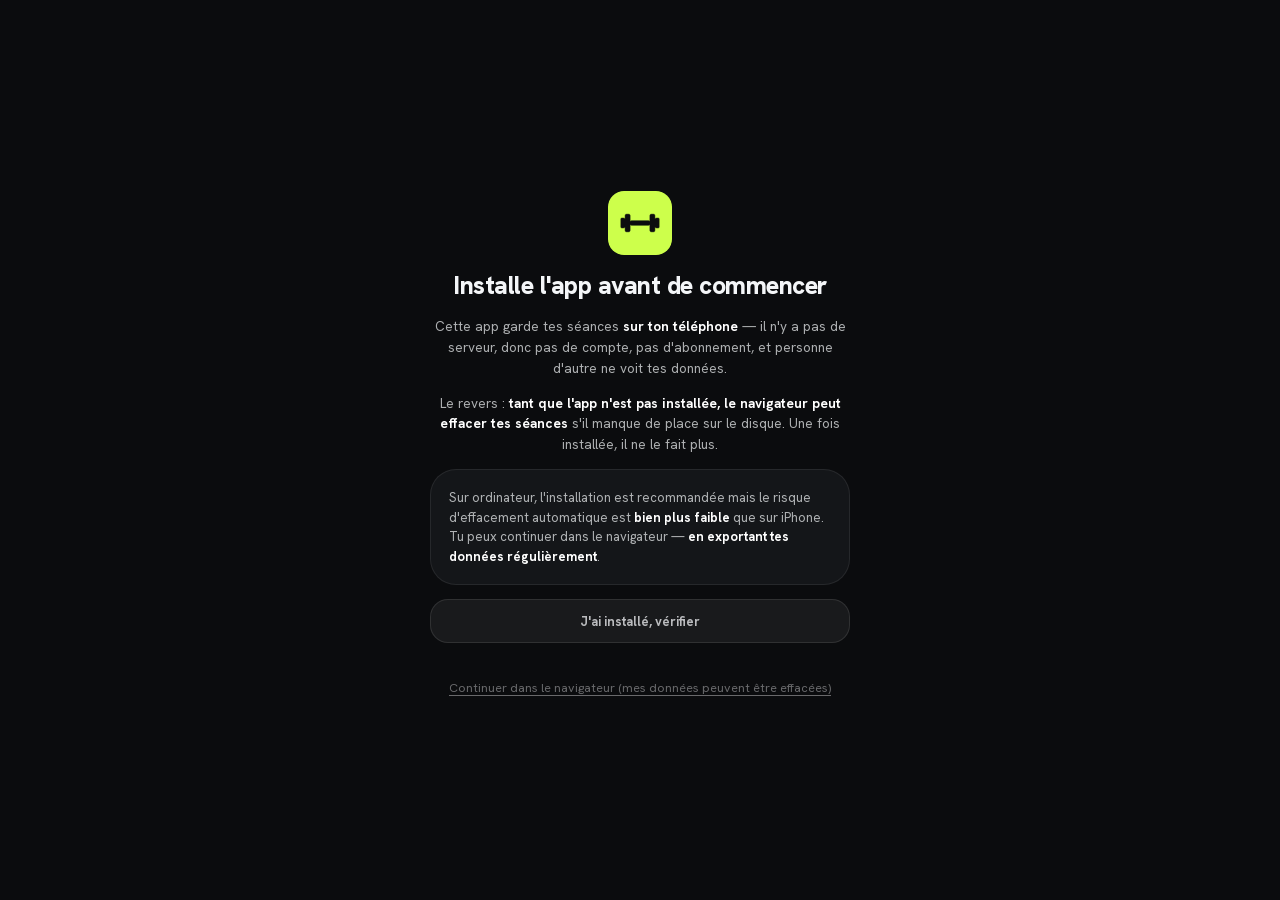
==== commit aafe0fed: "Deploy: the notebook now remembers, and a goal can be set Build output only, from prepa-physique 586" ====
--- a/app/index.html
+++ b/app/index.html
@@ -25,9 +25,12 @@
 
 <!-- Polices AUTO-HÉBERGÉES : l'app doit s'ouvrir hors ligne (cf. fonts/fonts.css). -->
 <link rel="stylesheet" href="./fonts/fonts.css">
-<!-- Le design system, point de vérité unique. On le réutilise, on ne le duplique pas. -->
+<!-- Le design system, point de vérité unique. On le réutilise, on ne le duplique pas.
+     `motion.css` porte le retour de press et les transitions de la feuille
+     (pilotées par `data-state`, posé par sheet.js). -->
 <link rel="stylesheet" href="../design/tokens.css">
 <link rel="stylesheet" href="../design/states.css">
+<link rel="stylesheet" href="../design/motion.css">
 <link rel="stylesheet" href="./app.css">
 </head>
 <body>
@@ -114,72 +117,114 @@
   <main id="vue">
     <div id="bannieres" class="bannieres"></div>
 
+    <!-- ══════════════════════════════════════════════════════════════════
+         ÉCRAN SÉANCE — LE GESTE CENTRAL (6×/semaine).
+         C'est ici qu'on ENTRE ses charges, qu'on valide ses séries, qu'on
+         lance son repos et qu'on note son RPE. Un écran, pas un article :
+         UN exercice à la fois, et la cible du geste (la barre d'action) ne
+         bouge JAMAIS.
+         Tout est construit par js/ecran-seance.js — aucune donnée en dur.
+         ══════════════════════════════════════════════════════════════════ -->
+    <section data-ecran="seance" hidden>
+      <p class="sr-only" id="sc-annonce" aria-live="polite"></p>
+
+      <!-- Pas de séance en cours : on choisit son jour. -->
+      <div id="sc-accueil"></div>
+
+      <!-- Séance en cours -->
+      <div id="sc-vue" hidden>
+        <!-- En-tête COLLANT : le nom, le temps, la progression en SÉRIES.
+             Jamais dans le flux qui défile. -->
+        <div class="sc-top">
+          <div class="sc-head">
+            <!-- 🔴 LA SORTIE. La barre d'onglets est masquée pendant la séance — le bas
+                 de l'écran appartient à l'action. Il l'a accepté À UNE CONDITION, ses
+                 mots : « tant que c'est bien clair dans l'écran qu'on peut en sortir ».
+                 Un « × » nu est une CONVENTION, pas une phrase. On écrit le mot. -->
+            <button class="sc-icone sc-sortie" type="button" id="sc-quitter" aria-label="Quitter la séance">
+              <span aria-hidden="true">×</span><span class="sc-sortie-mot">Quitter</span>
+            </button>
+            <div class="sc-centre">
+              <div class="sc-nom-seance" id="sc-nom-seance"></div>
+              <!-- DÉRIVÉ (exact) : le temps de séance. Donc pas d'accent. -->
+              <div class="sc-ecoule" id="sc-ecoule" aria-label="Temps de séance">0:00</div>
+            </div>
+            <button class="sc-icone" type="button" id="sc-reglages" aria-label="Réglages de la séance">
+              <svg width="18" height="18" viewBox="0 0 24 24" fill="none" aria-hidden="true">
+                <circle cx="12" cy="12" r="3" stroke="currentColor" stroke-width="1.8"/>
+                <path d="M12 2.6v2.2M12 19.2v2.2M21.4 12h-2.2M4.8 12H2.6M18.6 5.4l-1.6 1.6M7 17l-1.6 1.6M18.6 18.6 17 17M7 7 5.4 5.4" stroke="currentColor" stroke-width="1.8" stroke-linecap="round"/>
+              </svg>
+            </button>
+          </div>
+
+          <div class="sc-prog">
+            <div class="sc-prog-ligne">
+              <span class="sc-prog-lab"><span class="sc-n" id="sc-faites">0</span> / <span class="sc-n" id="sc-total">0</span> séries</span>
+              <!-- ESTIMÉ : le « ~ » et l'interdiction d'accent sont posés par la CSS,
+                   l'arrondi grossier (5 min) par le JS. On ne prétend pas savoir. -->
+              <span class="sc-eta" id="sc-eta-bloc">reste <span class="val val--est" id="sc-eta">—</span></span>
+            </div>
+            <div class="sc-prog-bar" aria-hidden="true"><div class="sc-prog-fill" id="sc-jauge" style="width:0%"></div></div>
+          </div>
+        </div>
+
+        <div class="sc-flow">
+          <!-- Ce qui est FAIT se replie -->
+          <div id="sc-passes"></div>
+
+          <!-- L'exercice COURANT, en grand -->
+          <section class="sc-bloc" id="sc-bloc">
+            <div class="sc-bloc-head">
+              <h1 class="sc-exo" id="sc-exo"></h1>
+              <button class="sc-icone" type="button" id="sc-menu" aria-label="Options de l'exercice">···</button>
+            </div>
+            <div class="sc-meta" id="sc-meta"></div>
+            <p class="sc-consigne" id="sc-consigne" hidden></p>
+
+            <div id="sc-series"></div>
+            <div class="sc-add">
+              <button class="sc-ghost" type="button" id="sc-plus-serie">+ une série</button>
+              <button class="sc-ghost" type="button" id="sc-moins-serie">− une série</button>
+            </div>
+          </section>
+
+          <!-- « Qu'on sache ce qui arrive » -->
+          <div id="sc-avenir"></div>
+
+          <!-- Séance finie : le bilan. Que du MESURÉ et du DÉRIVÉ. -->
+          <div class="sc-bilan" id="sc-bilan" hidden></div>
+        </div>
+      </div>
+    </section>
+
     <!-- ── Écran PROGRAMME — le moteur tourne ICI, dans le navigateur ──────
          Le persona sort d'IndexedDB, `src/lib/muscu.js` calcule, et les
          adaptations liées aux limitations sont rendues EN HAUT, pas enterrées.
          Tout est construit par js/programme.js : ce conteneur est vide à dessein
          (aucune donnée en dur — un chiffre écrit ici serait un chiffre qui ment).
          ─────────────────────────────────────────────────────────────────── -->
-    <section data-ecran="seance" hidden>
-      <h1 class="ecran-titre">Ton programme</h1>
+    <!-- ⛔ PAS DE <h1>Ton programme</h1>. « Du texte qui explique ce qu'on voit déjà » est
+         le premier signe de la pâte IA : un titre posé au-dessus du programme pour
+         annoncer que c'est le programme. Le split (« Push/Pull/Legs ») est rendu par
+         js/programme.js — LUI dit quelque chose, et il vient du moteur. -->
+    <section data-ecran="programme" hidden>
       <div id="prog-etat" hidden></div>
       <div id="prog" hidden></div>
     </section>
 
-    <!-- ── Écran CHRONO — chrono de repos, par timestamps ─────────────────── -->
-    <section data-ecran="chrono" hidden>
-      <h1 class="ecran-titre">Repos</h1>
-
-      <div class="carte chrono-carte">
-        <div class="chrono-affichage" id="chrono-affichage" aria-live="off">
-          <span class="chrono-valeur" id="chrono-valeur">0:00</span>
-          <span class="chrono-etat" id="chrono-etat">Choisis une durée</span>
-        </div>
-
-        <div class="chrono-jauge" aria-hidden="true">
-          <div class="chrono-jauge-fill" id="chrono-jauge-fill" style="width:0%"></div>
-        </div>
-
-        <!-- L'annonce lecteur d'écran est séparée de l'affichage : on n'annonce pas
-             chaque seconde, seulement les changements d'état. -->
-        <p class="sr-only" id="chrono-annonce" aria-live="polite"></p>
-
-        <div class="chrono-presets" id="chrono-presets" role="group" aria-label="Durée du repos">
-          <button class="chrono-preset" data-duree="60">1:00</button>
-          <button class="chrono-preset" data-duree="90">1:30</button>
-          <button class="chrono-preset" data-duree="120">2:00</button>
-          <button class="chrono-preset" data-duree="180">3:00</button>
-          <button class="chrono-preset" data-duree="300">5:00</button>
-        </div>
-
-        <div class="chrono-controles" id="chrono-controles" hidden>
-          <button class="chrono-ctrl" data-ajuste="-30">−30 s</button>
-          <button class="chrono-ctrl" data-ajuste="30">+30 s</button>
-          <button class="chrono-ctrl chrono-ctrl--stop" id="btn-stop-chrono">Arrêter</button>
-        </div>
-      </div>
-
-      <!-- 🔴 Honnêteté produit : on ne promet PAS de bip écran éteint.
-           Aucune notification locale programmée n'existe sans serveur — NI SUR IOS, NI SUR
-           ANDROID. iOS ne l'a jamais eue ; Google a ABANDONNÉ son API `TimestampTrigger`
-           (motif officiel : impossible de garantir une expérience fiable entre plateformes).
-           ⚠️ Ce texte disait « c'est une limite d'iOS ». Un utilisateur Android lisait donc,
-           sur un téléphone qui n'est pas un iPhone, une excuse qui ne le concernait pas —
-           et pouvait conclure que l'app n'était pas faite pour lui. Une seule règle, honnête,
-           vraie pour les deux. -->
-      <div class="banner" id="banner-chrono-honnete">
-        <span class="banner-icon" aria-hidden="true">
-          <svg width="18" height="18" viewBox="0 0 24 24" fill="none" stroke="currentColor" stroke-width="2" stroke-linecap="round">
-            <circle cx="12" cy="12" r="9"/><path d="M12 8h.01M11 12h1v4h1"/>
-          </svg>
-        </span>
-        <span id="txt-chrono-honnete">
-          <b>Garde l'app ouverte pendant le repos.</b> Le chrono reste juste même si tu quittes
-          l'app, mais <b>il ne sonnera pas</b> écran éteint. Aucun navigateur de téléphone ne
-          sait le faire sans serveur — <b>ni iPhone, ni Android</b>. Ce n'est pas un réglage.
-        </span>
-      </div>
-    </section>
+    <!-- ⛔ L'ONGLET « REPOS » N'EXISTE PLUS (décision du propriétaire, 2026-07-12).
+         « S'il y a déjà un chrono pour exécuter les exercices, l'onglet repos ne sert
+         plus à rien. On peut le dégager. »
+         ⚠️ Ce commentaire est PUBLIÉ : il ne nomme personne. Le garde-fou (R3) a
+         attrapé une première version qui citait un prénom — un commentaire servi
+         est public, exactement comme le reste de la page.
+         Le chrono de repos vit DANS la barre d'action de la séance (`.sc-repos`) : il
+         est armé par la validation d'une série, ajustable à ±15 s, et il se passe. Un
+         chrono dans un onglet à part était l'aveu que la séance n'était pas un écran.
+         Ce qui n'existait QUE là — le texte d'honnêteté « il ne sonnera pas », et sa
+         variante par plateforme — a suivi dans la feuille « Réglages de la séance »
+         (js/ecran-seance.js, `reglages()`). Aucune vérité n'a été perdue en route.
+         ─────────────────────────────────────────────────────────────────────── -->
 
     <!-- ── Écran DONNÉES — persistance, quota, export/import ──────────────── -->
     <section data-ecran="donnees" hidden>
@@ -193,8 +238,87 @@
           <span class="statut-txt" id="txt-profil">—</span>
         </div>
         <p class="carte-note" id="note-profil"></p>
+
+        <!-- 🔴 LE POIDS DE CORPS — le seul chiffre du profil qui soit SAISISSABLE aujourd'hui.
+             Il n'est plus cosmétique : depuis que le tonnage compte le corps (tractions, dips),
+             il porte une large part du chiffre affiché en gros sur le bilan de séance. Un poids
+             faux fausse chaque séance de tirage, EN SILENCE — et il est GELÉ à la date de la
+             séance, donc le passé ne se réparerait jamais. D'où l'ordre : le rendre saisissable
+             AVANT que l'historique ne se remplisse.
+             ⚠️ Un seul champ. Le profil complet, l'objectif et l'onboarding sont un AUTRE
+             chantier — on n'ouvre ici que ce qui rend le chiffre de tête réparable. -->
+        <div class="champ-inline" id="champ-poids" hidden>
+          <label class="champ-inline-lab" for="in-poids">Poids de corps</label>
+          <div class="champ-inline-ligne">
+            <div class="champ-inline-boite">
+              <input id="in-poids" inputmode="decimal" value="" placeholder="—" aria-describedby="note-poids">
+              <span class="champ-inline-unite" aria-hidden="true">kg</span>
+            </div>
+            <button class="state-btn" id="btn-poids">Enregistrer</button>
+          </div>
+          <!-- Le gel est VOLONTAIRE (sinon chaque pesée réécrirait l'histoire du carnet).
+               On ne le casse pas — on DIT ce qu'il implique. Deux phrases, pas un paragraphe. -->
+          <p class="carte-note" id="note-poids">
+            Une pesée compte pour les séances <b>à venir</b>. Les séances déjà enregistrées
+            gardent le poids qu'elles avaient : une séance passée ne se réécrit pas.
+          </p>
+        </div>
+
         <div class="carte-actions">
           <button class="state-btn state-btn--ghost" id="btn-reamorcer">Recharger le profil de démo</button>
+        </div>
+      </div>
+
+      <!-- 🔴 LA CIBLE — « ni de fixer un objectif ». Le deuxième champ de saisie de cet onglet.
+           En COURSE, le moteur sait tout faire d'un objectif : distance, échéance, dénivelé. En
+           MUSCU, `objectif` n'était qu'un MOT (« force » / « hypertrophie ») : aucune cible
+           chiffrée, aucune date. Ce bloc les lui donne.
+           ⚠️ Le moteur LIT ce champ (adaptation.js → objectif.js) et peut le REFUSER — viser un
+           mouvement qu'il retire d'un programme serait une contradiction. Il ne se contente pas
+           de le stocker : c'est toute la différence avec le bug qu'on a déjà commis deux fois.
+           ⚠️ L'échéance est une date ABSOLUE. C'est elle, et elle seule, qui sépare une intention
+           d'un objectif — exactement comme `course.date` côté running. -->
+      <div class="carte" id="carte-cible" hidden>
+        <h2 class="carte-titre">Objectif</h2>
+        <div class="ligne-statut">
+          <span class="statut-pastille" id="pastille-cible" data-etat="inconnu" aria-hidden="true"></span>
+          <span class="statut-txt" id="txt-cible">—</span>
+        </div>
+        <!-- ⚠️ UNE LIGNE, pas un paragraphe. Vérifié à l'écran : le « pourquoi » du moteur
+             (substitution, refus, aveu) faisait **trois paragraphes déversés au-dessus des champs**
+             — la texture d'un ARTICLE, exactement ce que le ton refuse. La vérité n'est pas
+             supprimée : elle passe **derrière le tap** (« Pourquoi ? »), comme partout ailleurs. -->
+        <p class="carte-note" id="note-cible"></p>
+        <button class="state-btn state-btn--ghost" id="btn-cible-pourquoi" hidden>Pourquoi ?</button>
+
+        <div class="champ-inline">
+          <label class="champ-inline-lab" for="in-cible-exo">Exercice</label>
+          <select id="in-cible-exo" class="champ-select"></select>
+        </div>
+
+        <div class="champ-inline">
+          <label class="champ-inline-lab" for="in-cible-kg">Charge visée</label>
+          <div class="champ-inline-ligne">
+            <div class="champ-inline-boite">
+              <input id="in-cible-kg" inputmode="decimal" value="" placeholder="—">
+              <span class="champ-inline-unite" aria-hidden="true">kg</span>
+            </div>
+          </div>
+        </div>
+
+        <div class="champ-inline">
+          <label class="champ-inline-lab" for="in-cible-date">Échéance</label>
+          <!-- La date est sur SA ligne : partagée avec le bouton, la boîte se rétrécissait et le
+               champ affichait « 31/12/202( » — une année coupée en deux. Un champ qui ment sur ce
+               qu'il contient est pire qu'un champ moche. -->
+          <div class="champ-inline-boite champ-inline-boite--date">
+            <input id="in-cible-date" type="date" value="">
+          </div>
+        </div>
+
+        <div class="carte-actions">
+          <button class="state-btn" id="btn-cible">Enregistrer</button>
+          <button class="state-btn state-btn--ghost" id="btn-cible-effacer" hidden>Retirer l’objectif</button>
         </div>
       </div>
 
@@ -253,18 +377,136 @@
     </section>
   </main>
 
+  <!-- ══════════════════════════════════════════════════════════════════════
+       LA BARRE D'ACTION — ANCRÉE, FIXE, DANS LA ZONE DU POUCE.
+       C'est la cible du geste le plus répété de l'app (~17× par séance,
+       6× par semaine). Elle ne bouge JAMAIS : l'historique défile derrière.
+       Le chrono vit DEDANS — on ne quitte plus sa séance pour le chercher.
+       Elle prend la place de la barre d'onglets pendant l'effort : zéro
+       navigation sous la barre, le bas de l'écran est l'ACTION.
+       ══════════════════════════════════════════════════════════════════════ -->
+  <div class="sc-bar" id="sc-bar" hidden>
+
+    <!-- Chrono de repos — armé par la validation, jamais bloquant -->
+    <div class="sc-repos" id="sc-repos" hidden>
+      <div class="sc-repos-l">
+        <div class="sc-repos-lab" id="sc-repos-lab">Repos</div>
+        <div class="sc-repos-val" id="sc-repos-val">0:00</div>
+      </div>
+      <div class="sc-repos-a">
+        <button type="button" id="sc-repos-moins" aria-label="Retirer 15 secondes">−15&nbsp;s</button>
+        <button type="button" id="sc-repos-plus" aria-label="Ajouter 15 secondes">+15&nbsp;s</button>
+        <button type="button" id="sc-repos-passer">Passer</button>
+      </div>
+    </div>
+
+    <div id="sc-controles">
+      <!-- 🔴 TROIS LIGNES, ZÉRO PHRASE. C'est la séquence demandée, et elle est meilleure
+           que ce qu'on avait :
+
+             Prévu       82,5 kg × 8      ← le moteur, qui a LU la dernière séance
+             Précédent   80 kg × 8        ← la mémoire (il y a 4 jours)
+             Saisi       [82,5] [8]  RIR  ← le geste
+
+           « Prévu » n'existait pas : la ligne du moteur manquait, donc la boucle ne se
+           voyait pas. Un champ sans valeur affiche « — ». Il ne raconte rien. -->
+      <div class="sc-plan">
+        <div class="sc-plan-l">
+          <span class="sc-plan-k">Prévu</span>
+          <span class="sc-plan-v val val--der" id="sc-prevu-val">—</span>
+        </div>
+        <div class="sc-plan-l">
+          <span class="sc-plan-k">Précédent</span>
+          <span class="sc-plan-v val val--mes" id="sc-prec-val">—</span>
+          <span class="sc-plan-quand" id="sc-prec-quand"></span>
+        </div>
+        <!-- 🔴 REPÈRE — il a DONNÉ ce chiffre, et la substitution le lui reprenait.
+             Le moteur substitue le développé couché barre à la Smith (épaule). La charge
+             déclarée (« 80 kg × 8 ») ne suit PAS : une charge guidée n'est pas une charge
+             libre, et transposer serait inventer. Mais la jeter laissait « Prévu — » et
+             « Charge inconnue » sur son mouvement principal, à sa toute première séance.
+             Cette ligne rend le chiffre — nommé sur SON mouvement d'origine, donc vrai.
+             Elle n'apparaît QUE dans le vide (ni prévu, ni précédent) et disparaît dès
+             la première série loguée. Un repère, jamais une prescription. -->
+        <div class="sc-plan-l" id="sc-repere" hidden>
+          <span class="sc-plan-k">Repère</span>
+          <span class="sc-plan-v val val--der" id="sc-repere-val">—</span>
+          <span class="sc-plan-quand" id="sc-repere-src"></span>
+        </div>
+      </div>
+
+      <div class="sc-plan-l sc-plan-l--saisi">
+        <span class="sc-plan-k sc-plan-k--fort" id="sc-qui">Saisi</span>
+        <button class="sc-del" type="button" id="sc-suppr" hidden>Supprimer</button>
+      </div>
+
+      <div class="sc-champs">
+        <div class="sc-champ">
+          <div class="sc-champ-lab" id="sc-lab-charge">Charge</div>
+          <div class="sc-stepper">
+            <button type="button" data-pas="charge" data-sens="-1" aria-label="Diminuer la charge">–</button>
+            <!-- Tap sur le chiffre = pavé numérique natif. L'échappatoire, jamais
+                 le chemin nominal : la charge est modifiable AU DOIGT, sur place.
+                 🔴 `value` est VIDE au départ, et le placeholder est un tiret — pas un
+                 « 0 ». Quand le moteur ne connaît pas la charge, l'écran ne l'invente
+                 pas : le champ reste manifestement vide, et il APPELLE la saisie.
+                 Un « 0 » a l'air d'une réponse ; il partait en base comme telle. -->
+            <input id="sc-charge" inputmode="decimal" aria-labelledby="sc-lab-charge" value="" placeholder="—">
+            <button type="button" data-pas="charge" data-sens="1" aria-label="Augmenter la charge">+</button>
+          </div>
+        </div>
+        <div class="sc-champ">
+          <div class="sc-champ-lab" id="sc-lab-reps">Reps</div>
+          <div class="sc-stepper">
+            <button type="button" data-pas="reps" data-sens="-1" aria-label="Diminuer les répétitions">–</button>
+            <input id="sc-reps" inputmode="numeric" aria-labelledby="sc-lab-reps" value="0">
+            <button type="button" data-pas="reps" data-sens="1" aria-label="Augmenter les répétitions">+</button>
+          </div>
+        </div>
+      </div>
+
+      <!-- Un estimé ne se peint jamais comme un mesuré. Le « Pourquoi ? » est OBLIGATOIRE.
+           🔴 DEUX états, DEUX phrases — le texte est posé par ecran-seance.js :
+             • `estimee`  → le moteur A estimé (squat, 90 kg). La phrase est VRAIE, elle reste.
+             • `inconnue` → le moteur n'a RIEN estimé. Dire « estimée » serait un mensonge :
+                            il ignore, et il le dit. On ne supprime pas une vérité, on
+                            supprime une invention. -->
+      <button class="sc-charge-note" type="button" id="sc-charge-note" hidden>
+        <span class="why-mark" aria-hidden="true">?</span>
+        <span id="sc-charge-note-txt"></span>
+      </button>
+
+      <!-- ⚠️ LE geste. Un tap = la série est validée AVEC son vrai RIR, et le
+           chrono est armé. Rien n'est pré-coché : le tap EST la déclaration.
+           C'est le SEUL aplat d'accent de l'écran. -->
+      <div class="sc-seg-lab" id="sc-seg-lab">
+        <span>Valider&nbsp;— <b>reps en réserve&nbsp;?</b></span>
+        <span class="sc-echelle"></span>
+      </div>
+      <!-- 🔴 LE PAVÉ EST VIDE ICI, ET C'EST VOULU. Il était écrit en dur — 0 · 1 · 2 · 3 —
+           pendant que le moteur prescrivait « @ RIR 3–4 » : **le haut de sa propre fourchette
+           cible n'était pas saisissable.** Un chiffre en dur dans le HTML est un chiffre qui
+           ment dès que le moteur change, et il ment en silence.
+           Les boutons sont désormais DÉRIVÉS de `RIR_MAX` (seance.js), la seule constante que
+           `verifierSerie()` fait respecter. Une source, un pavé. Voir ecran-seance.js. -->
+      <div class="sc-seg" id="sc-seg" role="group" aria-labelledby="sc-seg-lab"></div>
+    </div>
+
+    <button class="sc-cta" type="button" id="sc-terminer" hidden>Terminer la séance</button>
+  </div>
+
   <nav class="onglets" aria-label="Navigation principale">
     <button class="onglet" data-vers="seance">
       <svg viewBox="0 0 24 24" fill="none" stroke="currentColor" stroke-width="2" stroke-linecap="round" aria-hidden="true">
         <path d="M6.5 6.5v11M17.5 6.5v11M3.5 9v6M20.5 9v6M6.5 12h11"/>
       </svg>
+      <span>Séance</span>
+    </button>
+    <button class="onglet" data-vers="programme">
+      <svg viewBox="0 0 24 24" fill="none" stroke="currentColor" stroke-width="2" stroke-linecap="round" aria-hidden="true">
+        <path d="M5 4h14v16H5zM9 8h6M9 12h6M9 16h3"/>
+      </svg>
       <span>Programme</span>
-    </button>
-    <button class="onglet" data-vers="chrono">
-      <svg viewBox="0 0 24 24" fill="none" stroke="currentColor" stroke-width="2" stroke-linecap="round" aria-hidden="true">
-        <circle cx="12" cy="13" r="8"/><path d="M12 9v4l2.5 2M9 2h6"/>
-      </svg>
-      <span>Repos</span>
     </button>
     <button class="onglet" data-vers="donnees">
       <svg viewBox="0 0 24 24" fill="none" stroke="currentColor" stroke-width="2" stroke-linecap="round" aria-hidden="true">
@@ -275,7 +517,34 @@
   </nav>
 </div>
 
+<!-- ══════════════════════════════════════════════════════════════════════
+     LA FEUILLE — c'est elle qui rend possible « honnête SANS bavard ».
+     Tout le « pourquoi » du moteur monte ICI, derrière un tap : rien n'est
+     supprimé, tout est déplacé. Le glissé de la poignée, le voile, Échap et le
+     bouton « Fermer » sont fournis par design/sheet.js — trois portes de sortie,
+     dont aucune n'exige une main.
+     ══════════════════════════════════════════════════════════════════════ -->
+<div class="scrim" id="scrim" data-scrim hidden>
+  <!-- `tabindex="-1"` : c'est la FEUILLE qui reçoit le focus à l'ouverture, pas son
+       premier bouton — sinon l'anneau de focus peint une valeur (le « 0 » du RPE)
+       comme un choix déjà fait. Voir ui.js, `ouvrirFeuille`. -->
+  <div class="feuille" data-sheet tabindex="-1" role="dialog" aria-modal="true" aria-labelledby="feuille-titre">
+    <div class="sheet-grip" data-sheet-grip aria-hidden="true"></div>
+    <h3 class="feuille-titre" id="feuille-titre"></h3>
+    <p class="feuille-sous" id="feuille-sous" hidden></p>
+    <div id="feuille-corps"></div>
+    <button class="feuille-fermer" type="button" id="feuille-fermer">Fermer</button>
+  </div>
+</div>
+
 <div class="toasts" id="toasts" role="status" aria-live="polite" aria-atomic="false"></div>
+
+<!-- Le design system, point de vérité unique — on le réutilise, on ne le
+     réécrit pas. `motion.js` AVANT `sheet.js` (il lit les tokens de durée).
+     Scripts classiques : ils s'exécutent avant le module ci-dessous, donc
+     `window.Sheet` existe quand l'app démarre. -->
+<script src="../design/motion.js"></script>
+<script src="../design/sheet.js"></script>
 
 <script type="module" src="./js/main.js"></script>
 </body>
--- a/design/tokens.css
+++ b/design/tokens.css
@@ -97,14 +97,79 @@
   --ls-wide: 2.5px;
   --ls-title: -0.5px;
 
-  /* ── Radii ────────────────────────────────────────────────────── */
-  --r-sm: 8px;         /* tags */
-  --r-md: 12px;        /* boutons RIR, encart pourquoi */
-  --r-input: 14px;     /* steppers, lignes de série, bouton pourquoi hero */
-  --r-btn: 16px;       /* CTA principal */
-  --r-card: 22px;      /* cartes standard */
-  --r-hero: 24px;      /* carte hero */
+  /* ── Interlettrage OPTIQUE — il dépend de la taille, jamais l'inverse ──
+     Un `letter-spacing` unique est faux quelque part : plus un texte
+     grandit, plus ses lettres SEMBLENT s'écarter — il faut donc les
+     resserrer ; plus il rétrécit, plus il faut les aérer. C'est la règle
+     que WWDC 2020 (« The Details of UI Typography ») martèle, et c'est ce
+     que fait le système d'Apple sans qu'on le lui demande.
+     En `em`, donc solidaires de la taille — pas en px.
+     (Nos titres portaient −0,5 px, la même valeur à 25 px et à 36 px.) */
+  --tr-display: -0.028em;  /* ≥ 30 px — chrono, tonnage, kcal */
+  --tr-title:   -0.02em;   /* 23-27 px — « Salut, <prénom> », « Push · Force » */
+  --tr-label:   -0.01em;   /* 15-19 px — boutons, titres de ligne */
+  --tr-body:     0;        /* 12-14 px — le corps ne se touche pas */
+  --tr-micro:    0.01em;   /* ≤ 11 px — on AÈRE, on ne resserre pas */
+
+  /* Interligne : inverse de la taille. Serré sur un titre, ample sur du corps. */
+  --lh-display: 1.05;
+  --lh-title: 1.18;
+  --lh-body: 1.5;
+
+  /* ── Radii ────────────────────────────────────────────────────────
+     ⚠️ Relevés le 2026-07-11 (« on sent trop une patte HTML »). Le web
+     arrondit timidement (8-12 px) ; iOS arrondit BEAUCOUP (16-32 px), et
+     surtout de façon CONTINUE — la courbure entre dans le coin au lieu de
+     démarrer net. Deux corrections, pas une :
+
+     1. L'ÉCHELLE — chaque cran monte. C'est la seule des deux qui soit
+        VRAIE sur un vrai iPhone.
+     2. La CONTINUITÉ (`corner-shape: superellipse`, shell.css) — WebKit ne
+        la livre PAS encore. Sur son téléphone, ses coins sont donc ronds,
+        juste beaucoup plus généreux. Je le dis au lieu de le laisser croire.
+
+     Règle des coins CONCENTRIQUES (Apple) : un coin imbriqué se calcule,
+     il ne se choisit pas. r_interne = r_externe − padding. Deux rayons
+     concentriques mal accordés se voient — c'est l'un des tells les plus
+     fiables du « fait à la main ». D'où --r-inner-*, dérivés, pas posés. */
+  --r-sm: 10px;        /* tags */
+  --r-md: 14px;        /* boutons RIR, encart pourquoi */
+  --r-input: 16px;     /* steppers, lignes de série, bouton pourquoi hero */
+  --r-btn: 18px;       /* CTA principal */
+  --r-card: 26px;      /* cartes standard */
+  --r-hero: 32px;      /* carte hero */
+  --r-bar: 28px;       /* la barre d'onglets flottante */
   --r-pill: 999px;
+
+  /* Coins concentriques — dérivés du rayon de carte et du padding interne. */
+  --r-inner-card: calc(var(--r-card) - var(--sp-5));   /* 26 − 18 = 8  */
+  --r-inner-hero: calc(var(--r-hero) - var(--sp-6));   /* 32 − 20 = 12 */
+
+  /* ── Matériaux & profondeur ──────────────────────────────────────
+     « Tout est au même niveau visuel chez nous. » — le propriétaire du produit, 2026-07-11.
+     C'était exact : zéro `box-shadow` de contenu dans les 5 écrans, zéro
+     `backdrop-filter`. Un fond plat + une bordure à 8 % ne fait pas un
+     plan : ça fait un aplat de plus.
+
+     iOS empile TROIS plans, et chacun a une matière :
+       · le CONTENU        — opaque, il défile ;
+       · le CHROME         — translucide, le contenu passe DESSOUS
+                             (une barre opaque MANGE une bande d'écran ;
+                             une barre translucide la LAISSE VIVRE) ;
+       · ce qui FLOTTE     — feuilles, popovers : ombre portée + voile.
+     Jamais deux surfaces translucides claires empilées : la lisibilité
+     s'effondre (c'est la règle qu'Apple répète le plus). */
+  --mat-bar: color-mix(in oklab, var(--bg) 72%, transparent);  /* chrome translucide */
+  --mat-sheet: color-mix(in oklab, var(--surface) 88%, transparent);
+  --mat-blur: 22px;
+  --mat-sat: 165%;
+  /* L'arête claire du haut : la lumière qui accroche le bord du matériau.
+     Sans elle, une surface translucide sombre est un trou, pas un objet. */
+  --mat-edge: rgba(255, 255, 255, 0.09);
+
+  --elev-1: 0 1px 2px rgba(0, 0, 0, 0.30), 0 10px 24px -14px rgba(0, 0, 0, 0.55);
+  --elev-2: 0 2px 6px rgba(0, 0, 0, 0.34), 0 18px 44px -18px rgba(0, 0, 0, 0.62);
+  --elev-3: 0 -2px 10px rgba(0, 0, 0, 0.30), 0 -24px 60px -20px rgba(0, 0, 0, 0.70);
 
   /* ── Espacements ──────────────────────────────────────────────── */
   --sp-1: 4px;
@@ -138,6 +203,14 @@
   --dur-ui:    200ms;   /* transition d'état courante (plafond dur : 300 ms) */
   --dur-sheet: 260ms;   /* entrée d'une feuille. Pas 500 ms : on n'est pas iOS,
                            on est entre deux séries de squat. */
+  --dur-nav:   220ms;   /* passage d'un écran à l'autre (View Transitions).
+                           ⚠️ Ce n'est PAS de l'agrément : c'est de l'ORIENTATION.
+                           « Où étais-je, où suis-je ? » — sans elle, l'écran est
+                           REMPLACÉ, et une app dont les écrans se remplacent est
+                           une suite de pages web. C’est exactement ce que le propriétaire
+                           a senti sans pouvoir le nommer.
+                           Court, parce que c'est le geste le PLUS fréquent de la
+                           navigation : la table de fréquence s'applique ici aussi. */
 
   /* ⚠️ LA SEULE DURÉE QUI DÉPASSE LE PLAFOND DE 300 ms — et elle se justifie
      par la table de FRÉQUENCE, pas par le goût.
--- a/design/motion.css
+++ b/design/motion.css
@@ -0,0 +1,177 @@
+/* ═══════════════════════════════════════════════════════════════════
+   motion.css — le canal de confirmation, et rien d'autre.
+   prepa-physique · design system · zéro dépendance, zéro build.
+
+   Dépend de tokens.css (à lier AVANT ce fichier). Aucune valeur en dur.
+   `tokens.css` porte les VALEURS ; ce fichier porte le COMPORTEMENT.
+
+   ── Pourquoi ce fichier existe ─────────────────────────────────────
+   En salle : pas de vibration fiable (PWA iOS ne la garantit pas), pas
+   de son (on ne le promet pas — C5), écran posé sur le banc à un mètre,
+   doigt moite. **Le canal visuel est le seul canal de confirmation dont
+   nous disposons — et il était vide.** Audit des 5 écrans avant ce
+   fichier : ZÉRO `scale()` sur `:active`, un seul `:active` dans tout le
+   produit. Le geste le plus répété de l'application ne répondait pas.
+
+   Notre KPI « 1 tap » (RECHERCHE-ux.md, P14) comptait les taps de
+   l'utilisateur VERS l'app. Il n'a jamais vérifié que l'app RÉPOND.
+   Un tap dont on doute, on le redonne — et le second tap valide la
+   série suivante avec un RIR faux.
+
+   ── ⚠️ LA RÈGLE N'EST PAS « PAS D'ANIMATION » ──────────────────────
+   C'est une **table de FRÉQUENCE**, et elle coupe dans les deux sens :
+
+   | Ce qu'on fait          | Fréquence      | Ce que ça mérite            |
+   |------------------------|----------------|-----------------------------|
+   | Valider une série      | 17×/séance     | 🔒 RIEN — que le press      |
+   | Ouvrir un « Pourquoi ?»| quelques fois  | ✅ elle monte, elle suit le doigt |
+   | Terminer une séance    | 1×             | ✅✅ un vrai moment          |
+   | Onboarding             | 1× dans sa vie | ✅✅ la première impression  |
+
+   **Le budget de mouvement se DÉPENSE là où la fréquence est basse et le
+   sens est haut. Il se COUPE là où la fréquence est haute.**
+
+   🔴 Donc, et seulement ici : **AUCUNE animation d'agrément sur la
+   validation d'une série.** Pas de coche qui se dessine, pas de rebond,
+   pas de confettis. 17 séries, 6×/semaine : ce qui charme à la 1ʳᵉ série
+   est une FRICTION à la 17ᵉ (I1). Sur ce geste-là, ce fichier ajoute
+   exactement une chose : la preuve que le tap est passé.
+   Ailleurs — la feuille qui monte, l'artefact de fin de séance qui se
+   pose — le mouvement est **mérité**, et l'appauvrir serait une faute
+   symétrique. Ne pas confondre « sobre » et « mort ».
+
+   Le retour de press, lui, n'est même pas une animation : c'est de la
+   **latence perçue**. Il est SOUS la table de fréquence, pas dedans —
+   Emil s'en exempte lui-même et le met sur tout élément pressable, y
+   compris ceux qu'on presse cent fois par jour.
+   ═══════════════════════════════════════════════════════════════════ */
+
+/* ═══ 1. LE RETOUR DE PRESS ═══════════════════════════════════════════
+   « The interface should feel as if it's listening to the user. »
+   3 % sous le doigt, en --dur-press. Invisible, et ça change tout.
+
+   Contrôle des cibles : le plus petit pressable du produit fait 44 px
+   (why-link, sheet-close 48, boutons RIR 56). 44 × 0,97 = 42,7 px de
+   RENDU — mais la cible de HIT-TEST ne bouge pas : un transform ne
+   change pas la boîte de survol pendant le press, et l'élément est
+   déjà sous le doigt. Aucune cible n'est perdue.
+
+   ⚠️ Piège de cascade : une règle d'écran qui déclare sa PROPRE
+   `transition` sur un bouton (spécificité de classe > `button`) écrase
+   celle-ci et le press devient instantané. Un tel bouton doit inclure
+   `transform var(--dur-press) var(--ease-out)` dans sa transition.
+   `audit.js` le vérifie. */
+button,
+[role="button"],
+.press {
+  transition: transform var(--dur-press) var(--ease-out);
+}
+button:active,
+[role="button"]:active,
+.press:active {
+  transform: scale(0.97);
+}
+/* Un bouton désactivé ne « répond » pas : il ne ment pas non plus. */
+button:disabled:active,
+[role="button"][aria-disabled="true"]:active {
+  transform: none;
+}
+
+/* ═══ 2. LES FEUILLES — elles montent, elles n'apparaissent pas ═══════
+   Avant : `hidden` + `[hidden] { display: none }`. La feuille
+   « Pourquoi ? » — le pattern signature du produit, celui qui porte la
+   transparence (philosophy.md, règle 4) — TÉLÉPORTAIT.
+
+   Piloté par `data-state` (posé par sheet.js), jamais par une classe :
+   nutrition a deux familles de feuilles (.sheet et .wsheet), les autres
+   écrans une seule. L'attribut est le seul contrat commun.
+
+   Asymétrie assumée (I10) : 260 ms à l'entrée (l'utilisateur DÉCIDE de
+   lire), 160 ms à la sortie (il a fini, il retourne à sa série). On ne
+   fait jamais attendre quelqu'un qui s'en va. */
+[data-scrim] {
+  opacity: 1;
+  transition: opacity var(--dur-sheet) var(--ease-out);
+}
+[data-sheet] {
+  transform: translateY(0);
+  transition: transform var(--dur-sheet) var(--ease-sheet);
+}
+
+/* Entrée : l'état de départ, posé un frame avant `open`. */
+[data-scrim][data-state="enter"] { opacity: 0; }
+[data-scrim][data-state="enter"] [data-sheet] { transform: translateY(100%); }
+
+/* Sortie : plus rapide, et non cliquable pendant qu'elle s'en va. */
+[data-scrim][data-state="closing"] {
+  opacity: 0;
+  pointer-events: none;
+  transition-duration: var(--dur-exit);
+}
+[data-scrim][data-state="closing"] [data-sheet] {
+  transform: translateY(100%);
+  transition-duration: var(--dur-exit);
+}
+
+/* Pendant le glissé, sheet.js pose `transform` en inline et coupe la
+   transition : le doigt pilote au pixel, rien ne s'interpose. */
+[data-scrim][data-state="dragging"],
+[data-scrim][data-state="dragging"] [data-sheet] { transition: none; }
+
+/* ── La poignée : une affordance qui ne ment plus ────────────────────
+   38 × 4 px DESSINÉS (le trait), 44 px TOUCHABLES (la cible) — c'est la
+   règle de Vaul : `max(100%, 2.75rem)`. Le trait est décoratif ; la
+   cible est réelle. `touch-action: none` garantit que le glissé sur la
+   poignée n'est JAMAIS volé par le scroll de la feuille. */
+[data-sheet-grip] {
+  position: relative;
+  touch-action: none;
+  cursor: grab;
+}
+[data-sheet-grip]::after {
+  content: "";
+  position: absolute;
+  left: 50%;
+  top: 50%;
+  transform: translate(-50%, -50%);
+  width: max(100%, 2.75rem);
+  height: 2.75rem;
+}
+[data-scrim][data-state="dragging"] [data-sheet-grip] { cursor: grabbing; }
+
+/* ═══ 3. MOUVEMENT RÉDUIT ═════════════════════════════════════════════
+   « Reduced motion means FEWER AND GENTLER animations, NOT ZERO. Keep
+   opacity and color transitions that aid comprehension. Remove movement
+   and position animations. » — la doctrine.
+   Sa propre lib (Sonner) la viole : elle coupe TOUT, `transition: none
+   !important`, y compris les fondus qu'elle demande de garder. On suit
+   la doctrine, pas le code.
+
+   Donc ici : le déplacement disparaît, la CONFIRMATION reste.
+   · Press : plus de scale — mais un fondu. Le seul canal de retour du
+     produit ne peut pas être supprimé par une préférence d'accessibilité :
+     ce serait rendre l'app muette à qui demandait juste moins de mouvement.
+   · Feuille : elle perd son DÉPLACEMENT, pas son EXISTENCE. Elle se
+     fond. Sans ça, elle se remettrait à téléporter — et on aurait
+     reproduit le bug de Sonner après l'avoir identifié. (I11) */
+@media (prefers-reduced-motion: reduce) {
+  button,
+  [role="button"],
+  .press {
+    transition: opacity var(--dur-press) var(--ease-out);
+  }
+  button:active,
+  [role="button"]:active,
+  .press:active {
+    transform: none;
+    opacity: 0.62;
+  }
+
+  [data-sheet] { transition: opacity var(--dur-sheet) var(--ease-out); }
+  [data-scrim][data-state="enter"] [data-sheet],
+  [data-scrim][data-state="closing"] [data-sheet] {
+    transform: none;
+    opacity: 0;
+  }
+  [data-scrim][data-state="closing"] [data-sheet] { transition-duration: var(--dur-exit); }
+}
--- a/app/app.css
+++ b/app/app.css
@@ -12,6 +12,23 @@
    ═══════════════════════════════════════════════════════════════════ */
 
 * { box-sizing: border-box; -webkit-tap-highlight-color: transparent; }
+
+/* 🔴 `[hidden]` DOIT gagner. La règle du navigateur (`[hidden] { display: none }`)
+   a la spécificité d'un simple attribut : **la moindre classe la bat**. Tout
+   composant qui pose son propre `display` (flex, grid…) redevient donc visible
+   alors que le JS le croit caché — et le JS, lui, ne voit rien : `el.hidden` vaut
+   toujours `true`.
+
+   ⚠️ Attrapé au NAVIGATEUR, pas par un test (2026-07-12) : `.scrim { display: flex }`
+   affichait le voile de la feuille EN PERMANENCE par-dessus l'écran de séance —
+   tout l'écran assombri, un bouton « Fermer » flottant. Seize assertions
+   JavaScript passaient au vert pendant ce temps, parce qu'elles interrogeaient
+   `.hidden`, qui était bien `true`.
+
+   `app.css` rustinait ce trou au cas par cas (`.porte[hidden]`, `.porte-etapes[hidden]`…) :
+   une règle qu'il fallait **se rappeler d'écrire** à chaque nouveau composant. Une
+   règle qu'on doit se rappeler d'écrire est une règle qui sera oubliée. */
+[hidden] { display: none !important; }
 
 html, body {
   margin: 0;
@@ -258,6 +275,75 @@
 .carte-actions { display: flex; flex-wrap: wrap; gap: var(--sp-2); }
 .carte-actions .state-btn { flex: 1; min-width: 140px; }
 
+/* ── Un chiffre du profil, MODIFIABLE AU DOIGT ─────────────────────────
+   « Je ne peux pas rentrer mes charges » — règle 1 du juge : un chiffre qui décrit
+   l'entraînement de l'utilisateur et qu'on ne peut que LIRE fait de l'app un document.
+   Le poids de corps en était un : il porte une large part du tonnage, et aucun écran ne
+   le laissait corriger. Même boîte que le quai de saisie de la séance (`.sc-stepper`) —
+   c'est le même geste, il doit avoir la même allure. Cible ≥ 46 px : c'est un doigt. */
+.champ-inline { display: flex; flex-direction: column; gap: var(--sp-2); }
+.champ-inline-lab {
+  font-size: var(--fs-caption);
+  letter-spacing: var(--ls-caption);
+  text-transform: uppercase;
+  color: var(--text-45);
+  font-weight: 700;
+}
+.champ-inline-ligne { display: flex; align-items: center; gap: var(--sp-2); }
+.champ-inline-ligne .state-btn { flex-shrink: 0; }
+.champ-inline-boite {
+  display: flex; align-items: center;
+  flex: 1; min-width: 0;
+  padding-right: var(--sp-3);
+  background: var(--fill-3);
+  border: 1px solid var(--line-8);
+  border-radius: var(--r-input);
+}
+.champ-inline-boite:focus-within { border-color: var(--line-12); background: var(--fill-6); }
+.champ-inline-boite input {
+  flex: 1; min-width: 0;
+  height: 46px;
+  padding: 0 var(--sp-3);
+  background: none; border: none;
+  color: var(--text);
+  font-family: var(--font-mono);
+  font-variant-numeric: tabular-nums;
+  font-size: var(--fs-metric);
+  font-weight: 600;
+}
+.champ-inline-boite input:focus { outline: none; }
+.champ-inline-unite {
+  flex-shrink: 0;
+  font-family: var(--font-mono);
+  font-size: var(--fs-body-s);
+  color: var(--text-45);
+}
+
+/* Le sélecteur d'exercice de l'OBJECTIF. Même boîte, même hauteur de doigt (46 px) que les
+   champs ci-dessus : c'est le même geste de saisie, il doit avoir la même allure.
+   ⚠️ Pas de champ libre pour l'exercice — une faute de frappe deviendrait une cible « inconnue »
+   que le moteur refuserait. Un refus mérité, mais évitable. */
+.champ-select {
+  width: 100%;
+  height: 46px;
+  padding: 0 var(--sp-3);
+  background: var(--fill-3);
+  border: 1px solid var(--line-8);
+  border-radius: var(--r-input);
+  color: var(--text);
+  font-size: var(--fs-label);
+  font-weight: 600;
+}
+.champ-select:focus { outline: none; border-color: var(--line-12); background: var(--fill-6); }
+
+/* Le champ DATE : le chiffre mono à `--fs-metric` déborde de la boîte (« 31/12/202( » — l'année
+   coupée en deux, vue à l'écran). Il n'a pas besoin de la taille d'une charge : ce n'est pas un
+   chiffre qu'on lit d'un coup d'œil au milieu d'une série, c'est une date qu'on pose une fois. */
+.champ-inline-boite--date input {
+  font-size: var(--fs-label);
+  padding-right: var(--sp-2);
+}
+
 /* ── Ligne de statut (pastille + texte) ───────────────────────────── */
 .ligne-statut { display: flex; align-items: center; gap: var(--sp-3); }
 .statut-pastille {
@@ -268,6 +354,8 @@
 }
 .statut-pastille[data-etat="ok"] { background: var(--acc); box-shadow: 0 0 0 4px var(--acc-14); }
 .statut-pastille[data-etat="ko"] { background: var(--danger); box-shadow: 0 0 0 4px var(--danger-12); }
+/* ADAPTÉ : la cible tient, mais le terrain est sous contrainte. Ni un feu vert, ni un refus. */
+.statut-pastille[data-etat="attention"] { background: var(--text-74); box-shadow: 0 0 0 4px var(--fill-8); }
 .statut-txt { font-size: var(--fs-label); font-weight: 700; }
 
 /* ── Quota ────────────────────────────────────────────────────────── */
@@ -288,33 +376,12 @@
 }
 .mentions code { color: var(--text-45); }
 
-/* ═══ CHRONO ══════════════════════════════════════════════════════ */
-
-.chrono-carte { align-items: stretch; gap: var(--sp-5); }
-
-.chrono-affichage {
-  display: flex;
-  flex-direction: column;
-  align-items: center;
-  gap: var(--sp-1);
-  padding: var(--sp-4) 0 0;
-}
-.chrono-valeur {
-  font-family: var(--font-mono);
-  font-size: 64px;
-  font-weight: 600;
-  line-height: 1;
-  letter-spacing: -2px;
-  font-variant-numeric: tabular-nums; /* le chiffre ne doit pas sautiller */
-}
-.chrono-etat {
-  font-size: var(--fs-body-s);
-  font-weight: 600;
-  color: var(--text-45);
-}
-/* Repos terminé : l'écran doit le crier, même de loin, même posé sur un banc. */
-.chrono-carte[data-etat="fini"] .chrono-valeur { color: var(--acc); }
-.chrono-carte[data-etat="fini"] .chrono-etat { color: var(--acc); }
+/* ═══ JAUGE ══════════════════════════════════════════════════════
+   Rescapée de l'écran « Repos », retiré le 2026-07-12 : elle sert encore la
+   barre de QUOTA de l'écran Données. Le reste du chrono d'onglet (affichage
+   64 px, presets 1:00…5:00, ±30 s, Arrêter) est parti avec son écran — le
+   chrono de la séance a le sien, dans la barre d'action.
+   ═══════════════════════════════════════════════════════════════ */
 
 .chrono-jauge {
   height: 6px;
@@ -331,40 +398,6 @@
 @media (prefers-reduced-motion: reduce) {
   .chrono-jauge-fill { transition: none; }
 }
-
-.chrono-presets { display: flex; gap: var(--sp-2); }
-.chrono-preset {
-  flex: 1;
-  min-height: 52px; /* ≫ 44 px : on l'appuie avec des mains moites, en série */
-  border-radius: var(--r-input);
-  border: 1px solid var(--line-10);
-  background: var(--fill-4);
-  color: var(--text-74);
-  font-family: var(--font-mono);
-  font-size: var(--fs-label);
-  font-weight: 600;
-}
-.chrono-preset:hover { background: var(--fill-8); color: var(--text); }
-.chrono-preset[aria-pressed="true"] {
-  background: var(--acc);
-  border-color: transparent;
-  color: var(--acc-ink);
-}
-
-.chrono-controles { display: flex; gap: var(--sp-2); }
-.chrono-controles[hidden] { display: none; }
-.chrono-ctrl {
-  flex: 1;
-  min-height: 48px;
-  border-radius: var(--r-input);
-  border: 1px solid var(--line-10);
-  background: var(--fill-4);
-  color: var(--text-74);
-  font-size: var(--fs-body);
-  font-weight: 700;
-}
-.chrono-ctrl:hover { background: var(--fill-8); color: var(--text); }
-.chrono-ctrl--stop { color: var(--danger); border-color: var(--danger-30); }
 
 /* ═══ ONGLETS ═════════════════════════════════════════════════════ */
 
@@ -731,3 +764,839 @@
 .exo-charge-vide { font-size: var(--fs-body); color: var(--text-45); font-style: italic; }
 .exo-consigne, .exo-alt { margin: 0; font-size: var(--fs-body-s); line-height: 1.5; color: var(--text-50); }
 .exo-alt b { color: var(--text-74); font-weight: 700; }
+
+/* ═══════════════════════════════════════════════════════════════════
+   ÉCRAN DE SÉANCE — le geste central (~17 taps/séance, 6×/semaine)
+
+   Deux fautes que cette feuille de style existe pour empêcher :
+
+   1. **La cible du geste le plus répété ne doit JAMAIS bouger.** Si les
+      séries validées s'empilent au-dessus du bouton, le pouce doit
+      re-viser à chaque fois. → `.sc-bar` est ANCRÉE en bas, fixe ;
+      l'historique défile derrière elle. Le flux lui réserve sa hauteur
+      exacte (`--sc-bar-h`, posée par le JS).
+
+   2. **Un seul aplat d'accent par écran**, et il est réservé à
+      l'ACTION : le bloc « Valider · RIR ». Tout le reste est neutre —
+      chiffres compris. Un estimé n'a JAMAIS droit à l'accent (le
+      garde-fou est dans la section « taxonomie » plus haut).
+
+   Animation : coupée sur le geste répété (valider une série), dépensée
+   sur ce qui n'arrive QU'UNE fois (le bilan de fin de séance).
+   ═══════════════════════════════════════════════════════════════════ */
+
+:root { --sc-bar-h: 0px; }
+
+/* Pendant l'effort : zéro navigation. Le bas de l'écran est l'ACTION,
+   pas un menu. La barre d'onglets rend sa place à la barre d'action. */
+body.en-seance .onglets { display: none; }
+body.en-seance main { padding-bottom: calc(var(--sc-bar-h) + var(--sp-4)); }
+
+/* ── En-tête collant ─────────────────────────────────────────────── */
+.sc-top {
+  position: sticky;
+  top: 0;
+  z-index: 20;
+  margin: 0 calc(-1 * var(--sp-4));
+  padding: var(--sp-2) var(--sp-4) var(--sp-3);
+  background: var(--bg);
+  border-bottom: 1px solid var(--line-6);
+}
+.sc-head { display: flex; align-items: center; justify-content: space-between; gap: var(--sp-2); }
+.sc-icone {
+  width: 44px; height: 44px;               /* 44 px : la plus petite cible du produit */
+  flex-shrink: 0;
+  display: flex; align-items: center; justify-content: center;
+  border-radius: var(--r-md);
+  background: var(--fill-6);
+  border: 1px solid var(--line-10);
+  color: var(--text);
+  font-size: 19px;
+  cursor: pointer;
+}
+/* 🔴 LA SORTIE — la contrepartie de la barre d'onglets masquée.
+   Il accepte que la navigation disparaisse pendant l'effort, mais « tant que
+   c'est bien clair dans l'écran qu'on peut en sortir ». Un « × » nu suppose que
+   l'utilisateur connaît la convention ; le mot ne suppose rien. Il reste discret
+   (pas d'accent : ce n'est pas l'action de l'écran), et la cible garde ses
+   44 px de haut. */
+.sc-sortie {
+  width: auto;
+  gap: 5px;
+  padding: 0 var(--sp-3);
+  font-size: 17px;
+}
+.sc-sortie-mot {
+  font-size: var(--fs-body-s);
+  font-weight: 700;
+  color: var(--text-74);
+}
+
+.sc-centre { text-align: center; min-width: 0; }
+.sc-nom-seance {
+  font-size: var(--fs-caption);
+  letter-spacing: var(--ls-wide);
+  text-transform: uppercase;
+  color: var(--text-45);
+  font-weight: 800;
+  white-space: nowrap; overflow: hidden; text-overflow: ellipsis;
+}
+/* Temps de séance : DÉRIVÉ (exact) → pas d'accent. */
+.sc-ecoule {
+  font-family: var(--font-mono);
+  font-size: var(--fs-metric-s);
+  font-weight: 600;
+  color: var(--text-74);
+  font-variant-numeric: tabular-nums;
+  margin-top: 2px;
+}
+
+/* Progression : en SÉRIES, pas en exercices. « 3 exercices sur 5 » ne dit
+   rien du travail restant ; « 11 séries sur 17 », si. */
+.sc-prog { margin-top: var(--sp-3); }
+.sc-prog-ligne { display: flex; align-items: center; justify-content: space-between; gap: var(--sp-2); margin-bottom: 7px; }
+.sc-prog-lab { font-size: var(--fs-meta); color: var(--text-55); font-weight: 600; }
+.sc-prog-lab .sc-n { font-family: var(--font-mono); color: var(--text); font-weight: 700; }
+.sc-eta { font-size: var(--fs-meta); color: var(--text-45); display: flex; align-items: center; gap: 4px; }
+.sc-prog-bar { height: 4px; border-radius: var(--r-pill); background: var(--fill-6); overflow: hidden; }
+.sc-prog-fill {
+  height: 100%;
+  border-radius: var(--r-pill);
+  background: var(--text-34);              /* mesuré, mais pas actionnable → neutre */
+  transition: width var(--dur-ui) var(--ease-out);
+}
+@media (prefers-reduced-motion: reduce) { .sc-prog-fill { transition: none; } }
+
+.sc-flow { padding-top: var(--sp-4); }
+
+/* ── Ce qui est FAIT : replié, une ligne ─────────────────────────── */
+.sc-passe {
+  display: flex; align-items: center; gap: var(--sp-3);
+  width: 100%; min-height: 44px;
+  padding: 11px var(--sp-4);
+  margin-bottom: 6px;
+  text-align: left;
+  background: var(--fill-2);
+  border: 1px solid var(--line-6);
+  border-radius: var(--r-input);
+  color: inherit;
+  cursor: pointer;
+}
+.sc-passe-tick {
+  width: 20px; height: 20px; flex-shrink: 0;
+  display: flex; align-items: center; justify-content: center;
+  border-radius: var(--r-pill);
+  background: var(--fill-8);
+  color: var(--text-55);
+  font-size: var(--fs-caption); font-weight: 800;
+}
+.sc-passe-nom { font-size: var(--fs-body); font-weight: 600; color: var(--text-74); }
+.sc-passe-agg { margin-left: auto; }
+.sc-passe.est-passe .sc-passe-nom { color: var(--text-45); text-decoration: line-through; }
+
+/* ── L'exercice COURANT, en grand ────────────────────────────────── */
+.sc-bloc { margin-top: var(--sp-5); }
+.sc-bloc-head { display: flex; align-items: flex-start; gap: var(--sp-2); }
+.sc-exo {
+  flex: 1; min-width: 0; margin: 0;
+  font-size: var(--fs-title-s);
+  font-weight: 800;
+  letter-spacing: var(--ls-title);
+}
+.sc-meta { display: flex; flex-wrap: wrap; gap: var(--sp-2); align-items: center; margin-top: 9px; }
+.sc-consigne { margin: var(--sp-3) 0 0; font-size: var(--fs-body-s); line-height: 1.5; color: var(--text-50); }
+
+/* L'ESSENTIEL de l'avis du moteur. Le POURQUOI est derrière le tap. */
+.sc-avis {
+  display: flex; align-items: center; gap: var(--sp-2);
+  width: 100%; min-height: 44px;
+  padding: var(--sp-2) var(--sp-3);
+  text-align: left;
+  background: var(--fill-3);
+  border: 1px solid var(--line-8);
+  border-left: 2px solid var(--text-34);
+  border-radius: var(--r-md);
+  color: var(--text-74);
+  font-size: var(--fs-body-s);
+  line-height: 1.4;
+  cursor: pointer;
+}
+.sc-avis b { color: var(--text-strong); font-weight: 700; }
+.sc-avis-icone { flex-shrink: 0; }
+.sc-avis-go { margin-left: auto; flex-shrink: 0; font-weight: 700; color: var(--text-45); font-size: var(--fs-meta); }
+.sc-avis-liste { display: flex; flex-direction: column; gap: var(--sp-4); margin-bottom: var(--sp-3); }
+.sc-source { margin: var(--sp-2) 0 0; font-size: var(--fs-caption); color: var(--text-40); font-family: var(--font-mono); }
+
+/* ── La table des séries — « PRÉCÉDENT » est DANS la ligne ────────── */
+.sc-grille {
+  display: grid;
+  grid-template-columns: 26px 1fr 1fr 46px 24px;
+  align-items: center;
+  gap: var(--sp-2);
+}
+.sc-tete {
+  padding: 0 var(--sp-4) 2px;
+  margin-top: var(--sp-4);
+  font-size: var(--fs-caption);
+  letter-spacing: var(--ls-caption);
+  text-transform: uppercase;
+  color: var(--text-40);
+  font-weight: 700;
+}
+.sc-droite { text-align: right; }
+.sc-serie {
+  width: 100%; min-height: 44px;
+  padding: 9px var(--sp-4);
+  margin-top: 6px;
+  background: var(--fill-2);
+  border: 1px solid var(--line-6);
+  border-radius: var(--r-input);
+  color: inherit;
+  text-align: left;
+  font-family: inherit;
+  cursor: pointer;
+}
+.sc-idx { font-family: var(--font-mono); font-size: var(--fs-body); font-weight: 700; color: var(--text-50); }
+.sc-prec { font-family: var(--font-mono); font-size: var(--fs-body); color: var(--text-45); font-variant-numeric: tabular-nums; }
+.sc-rir { font-family: var(--font-mono); font-size: var(--fs-meta); color: var(--text-50); text-align: right; }
+.sc-etat {
+  width: 20px; height: 20px;
+  display: flex; align-items: center; justify-content: center;
+  border-radius: var(--r-pill);
+  background: var(--fill-8);
+  color: var(--text-55);
+  font-size: var(--fs-caption); font-weight: 800;
+}
+.sc-serie.est-active { background: var(--surface); border-color: var(--acc-30); cursor: default; }
+.sc-serie.est-active .sc-etat { background: none; color: var(--text-40); }
+.sc-serie.est-edite { background: var(--surface); border-color: var(--text-50); }
+.sc-serie.est-avenir { opacity: 0.5; cursor: default; }
+.sc-serie.est-avenir .sc-etat { background: none; border: 1px dashed var(--line-12); }
+.sc-repos-log {
+  grid-column: 2 / 6;
+  margin-top: 3px;
+  font-family: var(--font-mono);
+  font-size: var(--fs-caption);
+  color: var(--text-34);
+}
+
+.sc-add { display: flex; gap: var(--sp-2); margin-top: var(--sp-3); }
+.sc-ghost {
+  flex: 1; min-height: 44px;
+  border-radius: var(--r-md);
+  background: var(--fill-3);
+  border: 1px dashed var(--line-10);
+  color: var(--text-55);
+  font-family: inherit;
+  font-size: var(--fs-body-s);
+  font-weight: 700;
+  cursor: pointer;
+}
+
+/* ── « Qu'on sache ce qui arrive » ────────────────────────────────── */
+#sc-avenir { margin-top: var(--sp-6); }
+.sc-avenir-lab {
+  font-size: var(--fs-caption);
+  letter-spacing: var(--ls-caption);
+  text-transform: uppercase;
+  color: var(--text-40);
+  font-weight: 800;
+  margin-bottom: var(--sp-2);
+}
+.sc-avenir-row {
+  display: flex; align-items: center; gap: var(--sp-3);
+  width: 100%; min-height: 44px;
+  padding: 10px var(--sp-4);
+  margin-bottom: 6px;
+  text-align: left;
+  background: none;
+  border: 1px solid var(--line-6);
+  border-radius: var(--r-input);
+  color: var(--text-55);
+  font-size: var(--fs-body);
+  font-weight: 600;
+  cursor: pointer;
+}
+.sc-avenir-go { margin-left: auto; font-size: var(--fs-meta); color: var(--text-40); font-weight: 700; }
+
+/* ═══════════════════════════════════════════════════════════════════
+   L'ACCUEIL — il a enfin un PROTAGONISTE
+   ═══════════════════════════════════════════════════════════════════
+   Trois cartes rigoureusement identiques — même taille, même poids, même
+   bouton vert — sous une question (« Qu'est-ce que tu fais aujourd'hui ? »).
+   **Trois blocs égaux, aucun protagoniste** : la liste symétrique là où la
+   vie ne l'est pas. C'est LE signe de la pâte IA, et l'app SAVAIT : elle
+   affichait « ta dernière séance : Push » quinze pixels plus bas.
+
+   ⚠️ La contrainte dure : « Je dois être capable d'avoir la liberté de
+   toucher et de choisir la séance que je veux à chaque fois. »
+   → La carte est plus grosse. **Les autres restent, juste dessous, à un
+     tap, sans friction et sans confirmation.** On PROPOSE, on n'enferme pas.
+   ─────────────────────────────────────────────────────────────────── */
+.sc-hero {
+  display: flex;
+  flex-direction: column;
+  align-items: flex-start;
+  gap: var(--sp-1);
+  width: 100%;
+  padding: var(--sp-5);
+  text-align: left;
+  background: linear-gradient(160deg, var(--surface-hero-from), var(--surface));
+  border: 1px solid var(--acc-30);
+  border-radius: var(--r-hero);
+  color: var(--text);
+  cursor: pointer;
+}
+.sc-hero-kicker {
+  font-size: var(--fs-overline);
+  font-weight: 800;
+  letter-spacing: var(--ls-overline);
+  text-transform: uppercase;
+  color: var(--acc);
+}
+/* Le protagoniste se voit AU CALIBRE, pas à la couleur : c'est le seul titre
+   de l'écran qui a la taille d'un titre. */
+.sc-hero-nom {
+  font-size: var(--fs-title);
+  font-weight: 800;
+  letter-spacing: var(--ls-title);
+  line-height: 1.15;
+}
+.sc-hero-meta { font-size: var(--fs-body-s); color: var(--text-55); }
+.sc-hero-go {
+  margin-top: var(--sp-3);
+  width: 100%;
+  min-height: 48px;
+  display: flex; align-items: center; justify-content: center;
+  border-radius: var(--r-btn);
+  background: var(--acc);
+  color: var(--acc-ink);
+  font-size: var(--fs-label);
+  font-weight: 800;
+}
+
+/* ── Les AUTRES séances : toujours là, au même endroit, un seul tap ── */
+.sc-jours { display: flex; flex-direction: column; gap: var(--sp-2); margin-top: var(--sp-3); }
+.sc-jour {
+  display: grid;
+  grid-template-columns: 1fr auto;
+  gap: 2px var(--sp-3);
+  width: 100%;
+  padding: var(--sp-3) var(--sp-4);
+  text-align: left;
+  background: var(--fill-3);
+  border: 1px solid var(--line-8);
+  border-radius: var(--r-md);
+  color: var(--text);
+  cursor: pointer;
+}
+.sc-jour-nom { font-size: var(--fs-body); font-weight: 700; }
+.sc-jour-meta { grid-column: 1; font-size: var(--fs-meta); color: var(--text-45); }
+.sc-jour-go {
+  grid-row: 1 / 3; grid-column: 2;
+  align-self: center;
+  font-size: var(--fs-meta); font-weight: 800;
+  color: var(--acc);
+}
+.sc-derniere-nom { font-size: var(--fs-body); font-weight: 700; }
+.sc-derniere-meta {
+  margin-top: 4px;
+  display: flex; flex-wrap: wrap; gap: 6px; align-items: baseline;
+  font-size: var(--fs-meta);
+  color: var(--text-45);
+}
+
+/* ═══ LA BARRE D'ACTION — ancrée, fixe, dans la zone du pouce ═════ */
+.sc-bar {
+  position: fixed;
+  left: 0; right: 0; bottom: 0;
+  z-index: 40;
+  padding: var(--sp-3) var(--sp-4) calc(var(--sp-3) + env(safe-area-inset-bottom));
+  background: var(--bg);
+  border-top: 1px solid var(--line-8);
+  box-shadow: 0 -20px 44px var(--scrim);
+}
+
+/* Le chrono vit DANS la barre : on ne le cherche jamais, il est là où le
+   pouce est déjà. Neutre — l'accent reste sur l'action. */
+.sc-repos {
+  display: flex; align-items: center; gap: var(--sp-3);
+  padding: var(--sp-2) var(--sp-3);
+  margin-bottom: var(--sp-3);
+  border-radius: var(--r-input);
+  background: var(--fill-4);
+  border: 1px solid var(--line-8);
+}
+.sc-repos-lab {
+  font-size: var(--fs-caption);
+  letter-spacing: var(--ls-caption);
+  text-transform: uppercase;
+  color: var(--text-50);
+  font-weight: 800;
+}
+.sc-repos-val {
+  font-family: var(--font-mono);
+  font-size: var(--fs-metric-xl);          /* ≥ 36 px : lisible à bout de bras */
+  font-weight: 600;
+  line-height: 1.05;
+  letter-spacing: -1px;
+  color: var(--text);
+  font-variant-numeric: tabular-nums;
+}
+.sc-repos-a { margin-left: auto; display: flex; gap: 6px; flex-shrink: 0; }
+.sc-repos-a button {
+  min-width: 44px; min-height: 44px;
+  padding: 0 var(--sp-2);
+  border-radius: var(--r-md);
+  background: var(--fill-6);
+  border: 1px solid var(--line-10);
+  color: var(--text-74);
+  font-family: inherit;
+  font-size: var(--fs-meta);
+  font-weight: 700;
+  cursor: pointer;
+}
+/* Le dépassement est une DONNÉE, pas un bug : on l'affiche, on ne le cache
+   pas derrière un 0:00 figé. */
+.sc-repos.est-fini { background: var(--fill-8); border-color: var(--line-12); }
+.sc-repos.est-fini .sc-repos-val { color: var(--text-strong); }
+
+/* ── Prévu · Précédent · Saisi ─────────────────────────────────────
+   Trois lignes alignées sur la MÊME colonne : l'œil descend, il compare.
+   Le libellé est une étiquette, pas une phrase — la valeur porte tout. */
+.sc-plan { margin-bottom: var(--sp-2); }
+.sc-plan-l {
+  display: flex; align-items: baseline; gap: var(--sp-2);
+  min-height: 22px;
+  font-size: var(--fs-body-s);
+}
+.sc-plan-l--saisi { margin-bottom: 6px; }
+.sc-plan-k {
+  flex: 0 0 76px;
+  font-size: var(--fs-caption);
+  letter-spacing: var(--ls-caption);
+  text-transform: uppercase;
+  color: var(--text-45);
+  font-weight: 700;
+}
+.sc-plan-k--fort { color: var(--text); font-weight: 800; }
+.sc-plan-v { font-family: var(--font-mono); }
+/* « il y a 4 jours » : un écart, pas une date à décoder. Discret — c'est du contexte. */
+.sc-plan-quand { color: var(--text-45); font-size: var(--fs-meta); }
+.sc-del {
+  margin-left: auto;
+  min-height: 32px;
+  padding: 0 var(--sp-3);
+  border-radius: var(--r-sm);
+  background: var(--danger-12);
+  border: 1px solid var(--danger-30);
+  color: var(--danger);
+  font-family: inherit;
+  font-size: var(--fs-meta);
+  font-weight: 700;
+  cursor: pointer;
+}
+
+/* ── Steppers : la charge est modifiable AU DOIGT, sur place ─────── */
+.sc-champs { display: flex; gap: var(--sp-3); }
+.sc-champ { flex: 1; min-width: 0; }
+.sc-champ-lab {
+  margin-bottom: 6px;
+  font-size: var(--fs-caption);
+  letter-spacing: var(--ls-caption);
+  text-transform: uppercase;
+  color: var(--text-45);
+  font-weight: 700;
+  white-space: nowrap; overflow: hidden; text-overflow: ellipsis;
+}
+.sc-stepper {
+  display: flex; align-items: center;
+  background: var(--fill-3);
+  border: 1px solid var(--line-8);
+  border-radius: var(--r-input);
+}
+.sc-stepper button {
+  width: 44px; height: 46px;
+  flex-shrink: 0;
+  background: none; border: none;
+  border-radius: var(--r-input);
+  color: var(--text-74);
+  font-family: var(--font-mono);
+  font-size: 22px;
+  cursor: pointer;
+}
+.sc-stepper input {
+  flex: 1; min-width: 0;
+  height: 46px;
+  padding: 0;
+  background: none; border: none;
+  text-align: center;
+  color: var(--text);
+  font-family: var(--font-mono);
+  font-size: var(--fs-metric);
+  font-weight: 600;
+}
+.sc-stepper input:focus { outline: none; }
+.sc-stepper:focus-within { border-color: var(--line-12); background: var(--fill-6); }
+
+.sc-charge-note {
+  display: flex; align-items: center; gap: var(--sp-2);
+  width: 100%; min-height: 44px;
+  margin-top: var(--sp-3);
+  padding: var(--sp-2) var(--sp-3);
+  text-align: left;
+  background: var(--fill-2);
+  border: 1px solid var(--line-8);
+  border-radius: var(--r-md);
+  color: var(--text-55);
+  font-size: var(--fs-body-s);
+  line-height: 1.4;
+  cursor: pointer;
+}
+.sc-charge-note b { color: var(--text-74); font-weight: 700; }
+
+/* 🔴 « Le moteur ne connaît pas ta charge » n'est PAS le même état que
+   « charge estimée ». L'un est un point de départ qu'on peut suivre ; l'autre
+   est un TROU, et il attend un geste. Il se voit — mais il n'est pas une
+   erreur : c'est une question, pas une panne. */
+.sc-charge-note[data-etat='inconnue'] {
+  background: var(--fill-4);
+  border-color: var(--line-12);
+  color: var(--text-74);
+}
+.sc-charge-note[data-etat='inconnue'] b { color: var(--text); }
+
+/* ── LE bloc d'action : le SEUL aplat d'accent de l'écran ─────────── */
+.sc-seg-lab {
+  display: flex; align-items: baseline; gap: 6px; flex-wrap: wrap;
+  margin: var(--sp-4) 0 var(--sp-2);
+  font-size: var(--fs-caption);
+  letter-spacing: var(--ls-caption);
+  text-transform: uppercase;
+  color: var(--text-45);
+  font-weight: 800;
+}
+.sc-seg-lab b { color: var(--text); font-weight: 800; }
+.sc-echelle {
+  margin-left: auto;
+  text-transform: none;
+  letter-spacing: 0;
+  font-size: var(--fs-meta);
+  font-weight: 600;
+  color: var(--text-40);
+}
+.sc-seg { display: flex; border-radius: var(--r-btn); background: var(--acc); overflow: hidden; }
+.sc-seg button {
+  flex: 1;
+  height: 56px;
+  display: flex; flex-direction: column; align-items: center; justify-content: center;
+  gap: 1px;
+  background: none;
+  border: none;
+  border-left: 1px solid var(--acc-ink-16);
+  color: var(--acc-ink);
+  font-family: inherit;
+  cursor: pointer;
+}
+.sc-seg button:first-child { border-left: none; }
+
+/* 🔴 LE GESTE ÉTEINT — tant que la charge n'est pas déclarée, on ne peut RIEN
+   inscrire. L'aplat d'accent (le « vas-y ») se retire : il est réservé à une
+   action qui peut aboutir. Un bouton qui a l'air actif et qui refuse est pire
+   qu'un bouton éteint.
+   ⚠️ Il reste LISIBLE (ce n'est pas une punition) : c'est le champ de charge,
+   juste au-dessus, qui appelle le geste. */
+.sc-seg.est-eteint { background: var(--fill-4); }
+.sc-seg.est-eteint button { color: var(--text-40); cursor: not-allowed; border-left-color: var(--line-8); }
+
+/* 🔴 CE GATE N'EST PAS COSMÉTIQUE — il défend une décision produit.
+   Sur iOS, `:hover` se déclenche AU TAP et reste COLLÉ jusqu'au tap suivant
+   ailleurs. Sans lui, le bouton qu'on vient de taper pour valider (« 2 RIR »)
+   garde, pendant toute la série suivante, le fond exact que le produit réserve
+   à un RIR DÉCLARÉ. L'utilisateur regarde son écran entre deux séries et voit
+   « RIR 2 » qui a l'air déjà coché — alors qu'on a délibérément REFUSÉ de
+   pré-cocher le RIR : un chiffre suggéré est un chiffre qu'on valide
+   machinalement, et le RIR est la donnée pivot du moteur.
+   Deux lignes de CSS annuleraient une décision prise contre la corruption de
+   la donnée. */
+@media (hover: hover) and (pointer: fine) {
+  .sc-seg button:hover { background: var(--acc-ink-16); }
+  .sc-icone:hover, .sc-ghost:hover, .sc-passe:hover, .sc-avenir-row:hover, .sc-jour:hover { background: var(--fill-6); }
+  .sc-cta:hover { background: var(--acc-hover); }
+}
+.sc-seg button:active { background: var(--acc-ink-45); }
+.sc-seg-n { font-family: var(--font-mono); font-size: 21px; font-weight: 700; line-height: 1; }
+.sc-seg-u { font-size: var(--fs-caption); font-weight: 700; letter-spacing: 0.5px; color: var(--acc-ink-70); }
+
+/* En ÉDITION seulement : on re-montre le choix QU'IL A FAIT. Ce n'est pas une
+   suggestion du moteur — c'est sa propre donnée. L'anneau intérieur lève
+   l'ambiguïté avec le survol (deux sens, une seule apparence = un bug). */
+.sc-seg button[aria-pressed="true"] {
+  background: var(--acc-ink-16);
+  box-shadow: inset 0 0 0 2px var(--acc-ink-45);
+}
+.sc-cta {
+  width: 100%;
+  min-height: 56px;
+  border: none;
+  border-radius: var(--r-btn);
+  background: var(--acc);
+  color: var(--acc-ink);
+  font-family: inherit;
+  font-size: var(--fs-label);
+  font-weight: 800;
+  cursor: pointer;
+}
+
+/* ── Le bilan — le seul endroit où le mouvement a le droit d'exister ──
+   Valider une série : ~17×/séance → aucune animation, jamais.
+   Terminer une séance : UNE fois, après 75 min sous la barre. Le budget de
+   mouvement se dépense ICI, précisément parce qu'il est coupé ailleurs. */
+.sc-bilan {
+  margin-top: var(--sp-5);
+  padding: var(--sp-6);
+  background: var(--surface);
+  border: 1px solid var(--line-8);
+  border-radius: var(--r-card);
+}
+.sc-bilan-titre { margin: 0 0 var(--sp-2); font-size: var(--fs-title); font-weight: 900; letter-spacing: var(--ls-title); }
+.sc-bilan-lead { margin: 0; font-size: var(--fs-body); color: var(--text-55); }
+.sc-bilan-lignes { margin-top: var(--sp-5); display: flex; flex-direction: column; gap: var(--sp-3); }
+.sc-bilan-ligne {
+  display: flex; align-items: baseline; justify-content: space-between; gap: var(--sp-3);
+  padding-bottom: var(--sp-3);
+  border-bottom: 1px solid var(--line-6);
+}
+.sc-bilan-ligne:last-child { border-bottom: none; padding-bottom: 0; }
+.sc-bilan-k { font-size: var(--fs-body-s); color: var(--text-55); }
+.sc-bilan-k small { display: block; margin-top: 2px; font-size: var(--fs-caption); color: var(--text-40); }
+
+/* Une SOURCE se consulte, elle ne se déverse pas. « dérivé : Σ charge × reps » était
+   rendu à plat sous le tonnage : la formule reste, elle passe derrière le tap. */
+.sc-bilan-ligne--why {
+  width: 100%;
+  background: none;
+  border: none;
+  border-bottom: 1px solid var(--line-6);
+  font-family: inherit;
+  text-align: left;
+  cursor: pointer;
+}
+.sc-bilan-ligne--why .sc-bilan-k { display: inline-flex; align-items: center; gap: 6px; }
+
+/* 🔴 UNE ABSENCE, PAS UNE VALEUR.
+   Deux séances sans exercice commun (Push puis Pull — son cas NOMINAL, six jours sur sept) :
+   rien n'a été comparé, donc rien n'a été mesuré. La taxonomie de valeurs.css n'a que trois
+   niveaux — mesuré, dérivé, estimé — et ce verdict n'est AUCUN des trois : il n'existe pas.
+   Il n'a donc ni la chasse fixe, ni le gras, ni le calibre d'une métrique. Il se lit comme
+   ce qu'il est : une phrase, en retrait. (Et il PASSE À LA LIGNE — `.val` est `nowrap`, ce
+   qui ferait déborder « première fois pour ces exercices » hors de la colonne.) */
+.sc-bilan-rien {
+  max-width: 58%;
+  text-align: right;
+  font-size: var(--fs-body-s);
+  line-height: 1.35;
+  color: var(--text-45);
+}
+.sc-bilan.est-neuf { animation: sc-arrive var(--dur-sheet) var(--ease-out) both; }
+.sc-bilan.est-neuf .sc-bilan-ligne { animation: sc-arrive var(--dur-ui) var(--ease-out) both; }
+.sc-bilan.est-neuf .sc-bilan-ligne:nth-child(1) { animation-delay: var(--dur-press); }
+.sc-bilan.est-neuf .sc-bilan-ligne:nth-child(2) { animation-delay: var(--dur-ui); }
+@keyframes sc-arrive { from { opacity: 0; transform: translateY(10px); } to { opacity: 1; transform: none; } }
+
+/* « Fewer and gentler, NOT zero » : le moment perd son DÉPLACEMENT, pas son
+   existence. Il se fond. */
+@media (prefers-reduced-motion: reduce) {
+  .sc-bilan.est-neuf,
+  .sc-bilan.est-neuf .sc-bilan-ligne { animation: sc-fondu var(--dur-ui) var(--ease-out) both; }
+  @keyframes sc-fondu { from { opacity: 0; } to { opacity: 1; } }
+}
+
+/* ═══ LA FEUILLE ══════════════════════════════════════════════════
+   C'est elle qui rend possible « honnête SANS bavard » : tout le
+   « pourquoi » du moteur monte ici, derrière un tap. Rien n'est supprimé,
+   tout est déplacé.
+   Les transitions (montée, voile, glissé de la poignée) viennent de
+   `motion.css`, pilotées par `data-state` que pose `design/sheet.js`.
+   Ici : la forme, et rien d'autre.
+   ═══════════════════════════════════════════════════════════════════ */
+.scrim {
+  position: fixed;
+  inset: 0;
+  z-index: 60;
+  display: flex;
+  align-items: flex-end;
+  background: var(--scrim);
+}
+.feuille {
+  width: 100%;
+  max-height: 82vh;
+  overflow-y: auto;
+  padding: var(--sp-3) var(--sp-5) calc(28px + env(safe-area-inset-bottom));
+  background: var(--surface);
+  border-top: 1px solid var(--line-10);
+  border-top-left-radius: var(--r-hero);
+  border-top-right-radius: var(--r-hero);
+}
+/* La feuille reçoit le focus à l'ouverture (motif de dialogue standard) — mais
+   elle n'est pas un CONTRÔLE : un anneau d'accent autour d'elle ne veut rien
+   dire. Les boutons, eux, gardent le leur quand on tabule. */
+.feuille:focus { outline: none; }
+.feuille-titre { margin: 0 0 var(--sp-1); font-size: 18px; font-weight: 800; letter-spacing: var(--ls-title); }
+.feuille-sous { margin: 0 0 var(--sp-5); font-size: var(--fs-body-s); line-height: 1.5; color: var(--text-55); }
+.feuille-item {
+  display: flex; align-items: center; gap: var(--sp-3);
+  width: 100%; min-height: 52px;
+  padding: var(--sp-3) var(--sp-4);
+  margin-bottom: 6px;
+  text-align: left;
+  background: var(--fill-3);
+  border: 1px solid var(--line-8);
+  border-radius: var(--r-md);
+  color: var(--text);
+  font-family: inherit;
+  font-size: var(--fs-body);
+  font-weight: 600;
+  cursor: pointer;
+}
+.feuille-item small { display: block; margin-top: 2px; font-weight: 500; color: var(--text-45); }
+.feuille-item--danger { background: var(--danger-12); border-color: var(--danger-30); color: var(--danger); }
+.feuille-item--primaire { background: var(--acc); border-color: transparent; color: var(--acc-ink); font-weight: 800; justify-content: center; }
+.feuille-item--discret { background: none; border-color: var(--line-6); color: var(--text-55); font-weight: 600; }
+.feuille-fermer {
+  width: 100%; min-height: 48px;
+  margin-top: var(--sp-3);
+  border-radius: var(--r-md);
+  background: none;
+  border: 1px solid var(--line-10);
+  color: var(--text-55);
+  font-family: inherit;
+  font-size: var(--fs-body);
+  font-weight: 700;
+  cursor: pointer;
+}
+
+/* ── 🔴 LE RPE — la donnée pivot. Aucune valeur n'est suggérée. ────
+   Onze boutons identiques, aucun `aria-pressed="true"` au départ, aucun
+   « recommandé », aucun défaut. Le tap EST la déclaration.
+   Pré-remplir sur la cible ferait valider machinalement le chiffre suggéré —
+   et corromprait la seule donnée que le moteur ne peut pas recalculer. */
+.rpe-consigne { margin: 0 0 var(--sp-4); font-size: var(--fs-body); line-height: 1.5; color: var(--text-74); }
+.rpe-consigne b { color: var(--text-strong); font-weight: 700; }
+.rpe-grille { display: grid; grid-template-columns: repeat(6, 1fr); gap: 6px; }
+.rpe-btn {
+  min-height: 52px;
+  border-radius: var(--r-md);
+  background: var(--fill-6);
+  border: 1px solid var(--line-10);
+  color: var(--text);
+  font-family: var(--font-mono);
+  font-size: var(--fs-metric-s);
+  font-weight: 700;
+  cursor: pointer;
+}
+.rpe-btn:active { background: var(--acc); color: var(--acc-ink); border-color: transparent; }
+.rpe-echelle {
+  display: flex; justify-content: space-between;
+  margin: var(--sp-3) 0 var(--sp-5);
+  font-size: var(--fs-caption);
+  color: var(--text-40);
+  font-weight: 600;
+}
+
+.sc-limite {
+  margin: 0 0 var(--sp-3);
+  padding: var(--sp-3) var(--sp-4);
+  border-radius: var(--r-md);
+  background: var(--fill-2);
+  border: 1px solid var(--line-8);
+  border-left: 2px solid var(--text-34);
+  font-size: var(--fs-body-s);
+  line-height: 1.5;
+  color: var(--text-55);
+}
+.sc-limite b { color: var(--text-strong); font-weight: 700; }
+.sc-limite--nu { border-left-color: transparent; }
+
+/* ═══════════════════════════════════════════════════════════════════
+   LES LIGNES D'ÉTAT — l'essentiel à plat, la vérité derrière le tap
+   ═══════════════════════════════════════════════════════════════════
+   L'onglet Programme faisait 7 656 px — dix hauteurs d'iPhone — parce que
+   CHAQUE pavé du moteur était rendu à plat : l'échauffement et ses six
+   consignes, les huit règles, les six signaux, l'hypothèse clinique, le
+   renvoi médical, et une alerte qui cite « (veille/18 §9.1, règle 2) » et
+   « ≈ −16 % de risque relatif, extrapolé des sports collectifs ».
+
+   Le mécanisme qui répare ça existait DÉJÀ, à trois lignes de là : le
+   « Pourquoi ? » des substitutions. Il était bon. Il n'était appliqué
+   nulle part ailleurs.
+
+   🔴 Une ligne dit CE QUI EST. Le tap dit POURQUOI.
+      Rien n'est supprimé — tout est DÉPLACÉ. Une ligne qui n'ouvrirait
+      rien serait le signe qu'on a fait taire le moteur : la régression.
+   ─────────────────────────────────────────────────────────────────── */
+.lignes-etat { display: flex; flex-direction: column; gap: var(--sp-2); }
+.lignes-etat:empty { display: none; }
+/* Ce qui est vrai, utile — et dont on n'a pas besoin MAINTENANT, un haltère
+   dans la main. Ça vit en bas, et ça se consulte. */
+.lignes-etat--bas { margin-top: var(--sp-2); }
+
+.ligne-etat {
+  display: flex;
+  align-items: center;
+  gap: var(--sp-3);
+  width: 100%;
+  min-height: 48px;            /* c'est un doigt */
+  padding: var(--sp-3) var(--sp-4);
+  text-align: left;
+  background: var(--fill-3);
+  border: 1px solid var(--line-8);
+  border-left: 2px solid var(--text-34);
+  border-radius: var(--r-md);
+  color: var(--text-74);
+  font-family: inherit;
+  font-size: var(--fs-body-s);
+  line-height: 1.4;
+  cursor: pointer;
+}
+.ligne-etat:hover { background: var(--fill-6); color: var(--text); }
+.ligne-etat b { color: var(--text-strong); font-weight: 700; }
+.ligne-etat-i { flex-shrink: 0; }
+.ligne-etat-t { flex: 1; min-width: 0; }
+.ligne-etat-go {
+  margin-left: auto;
+  flex-shrink: 0;
+  font-size: var(--fs-meta);
+  font-weight: 700;
+  color: var(--text-45);
+}
+
+/* La gravité se voit sur le LISERÉ, pas sur un aplat de couleur : un écran
+   qui crie partout ne crie plus nulle part — et le bruit fait désactiver ce
+   qui protège. Le renvoi médical est le seul à porter l'accent. */
+.ligne-etat--alerte { border-left-color: var(--text-74); }
+.ligne-etat--critique {
+  border-left-color: var(--acc);
+  background: var(--acc-13);
+  color: var(--text);
+}
+.ligne-etat--critique .ligne-etat-go { color: var(--acc); }
+
+/* ── L'en-tête du programme ────────────────────────────────────────
+   ⛔ Plus de <h1>Ton programme</h1> : « du texte qui explique ce qu'on voit
+      déjà » est le premier signe de la pâte IA. Le split, lui, DIT quelque
+      chose — et il vient du moteur. */
+.prog-tete { display: flex; flex-direction: column; gap: 2px; }
+
+/* Le « ? » d'une charge — même glyphe que partout, dans la ligne, sans
+   accordéon qui rallonge l'écran. */
+.exo-why {
+  margin-left: auto;
+  display: flex; align-items: center; justify-content: center;
+  width: 32px; height: 32px;
+  flex-shrink: 0;
+  padding: 0;
+  background: transparent;
+  border: none;
+  cursor: pointer;
+}
